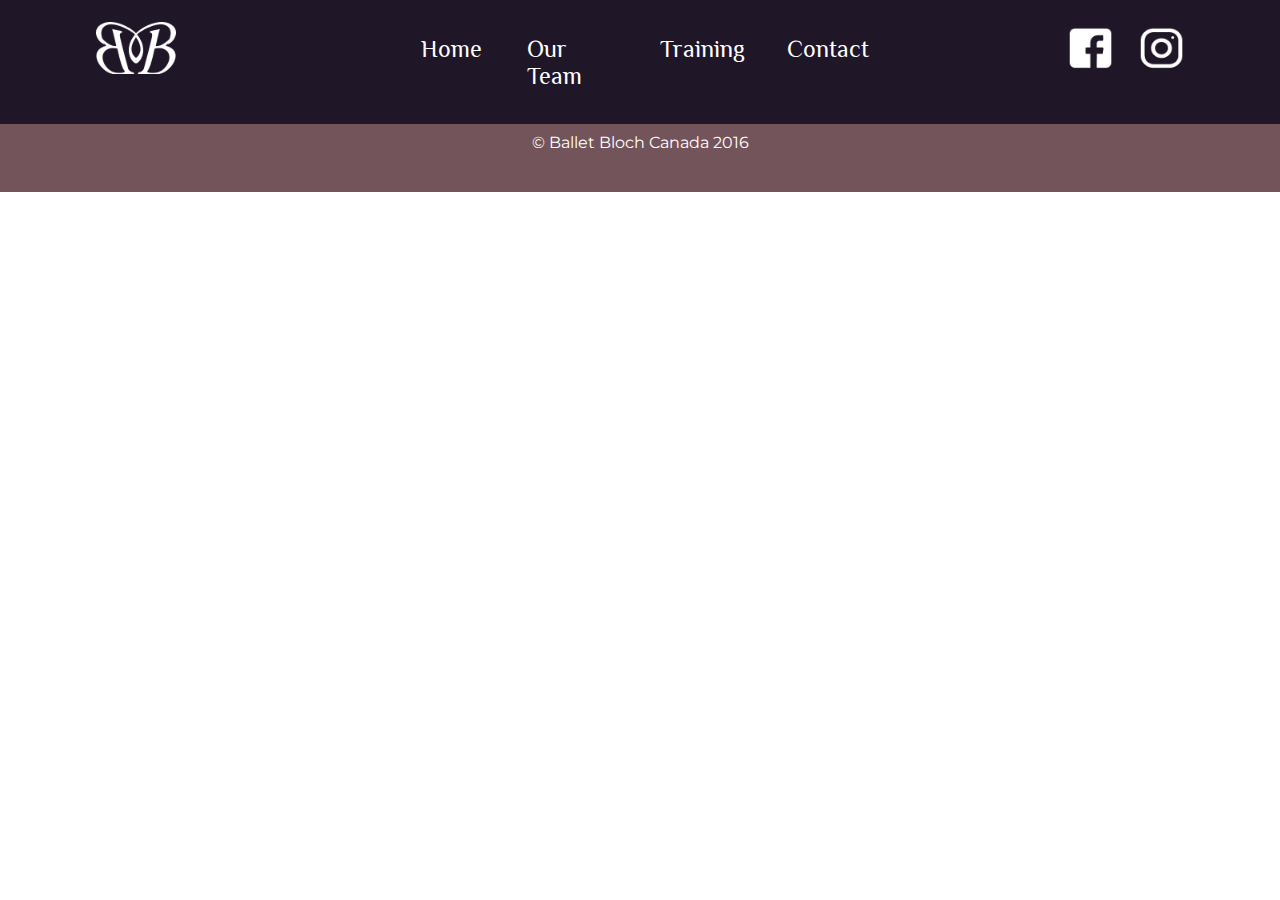
==== index.html @ b8ccf038 "fix training page's header and footer. adjust indents." ====
<!DOCTYPE html>
<html>
  <head>
    <meta charset="UTF-8" lang="en">
    <meta name="viewport" content="width=device-width,initial-scale=1">
    <meta name="description" content="Classical ballet and contemporary training for young dancers. The school offers performance and choreographic opportunities with professional artists. Ages 4-18">
    <meta name="keywords" content="ballet, istd,classicalballet, danceclasses, balletschool, balletvancouver, balletcanada, balletclasses, tracy-leabloch">
    <title>ballet bloch canada -ballet school vancouver-</title>
    <link rel="icon" type="image/x-icon" href="./img/favicon.ico">
    <link rel="stylesheet" type="text/css" href="./css/style.css">
    <link href="https://fonts.googleapis.com/css?family=Montserrat|Philosopher" rel="stylesheet">

    <script src="https://ajax.googleapis.com/ajax/libs/jquery/3.2.1/jquery.min.js"></script>
    <script src="./js/script.js" type="text/javascript"></script>
  </head>

  <body>
    <header>  
      <div class="container inner clearfix">
        <div class="icon-area">
          <img src="./img/logo.png" alt="logo">
        </div>
        <div id="nav_toggle">
            <div>
              <span></span>
              <span></span>
              <span></span>
            </div>
        </div>
        <nav>
            <ul class="menu">
              <div class="menu-area">
                  <li><a href="index.html">Home</a></li>
                  <li><a href="faculty/index.html">Our Team</a></li>
                  <li><a href="training/index.html">Training</a></li>
                  <li><a href="contact/index.html">Contact</a></li>
              </div>
              <div class="social-area">
                  <li><a class="fb" href="https://www.facebook.com/balletbloch" target="_blank"><img src="./img/facebook.png"  alt="facebook"></a></li>
                  <li><a class="instagram" href="https://www.instagram.com/balletblochcanada/" target="_blank"><img src="./img/instagram.png" alt="instagram"></a></li>
              </div>
            </ul>
        </nav>
      </div>
    </header>

    <main>
    </main>

    <footer>
      <div class="f-social-area">
          <a href="https://www.facebook.com/balletbloch" class="fb" target="_blank"><img src="./img/facebook.png"  alt="facebook"></a>
          <a href="https://www.instagram.com/balletblochcanada/" class="instagram" target="_blank"><img src="./img/instagram.png" alt="instagram"></a>
      </div>
      <p>&copy; Ballet Bloch Canada 2016</p>
    </footer>
    <script type="text/javascript">
      $(function(){
        $('#nav_toggle').click(function(){
              $("header").toggleClass('open');
          $("nav").fadeToggle(500);
            });
      });
      </script>
  </body>
</html>
---- css/style.css ----
/* reset CSS */
html, body,
ul, ol, li,
h1, h2, h3, h4, h5, h6, p, div {
  margin: 0;
  padding: 0;
}

* {
  box-sizing: border-box;
}

body {
  font-family: sans-serif;
}

li {
  list-style: none;
}

a {
  text-decoration: none;
}

/* common CSS */
/* fonts*/
body {
  font-family: 'Montserrat', sans-serif;
}

h1 {
  font-family: 'Philosopher', sans-serif;
  size: 24px;
}
 
h2 {
  font-weight: bold;
  size: 21px;
}
 
h3 {
  font-weight: Semi-Bold;
  size: 16px;
}
 
p {
  font-weight: Semi-Bold;
  size: 12px;
}

/* header area */
header {
  display: flex;
  justify-content: center;
  width: 100%;
  background: #1F1627;
  position: fixed;
  top: 0;
  z-index: 10;
}

.container {
  display: flex;
  justify-content: center;
  width: 95%;
  position: relative;
}

.icon-area {
  justify-content: flex-start;
  padding-top: 22px;
  padding-left: 5vw;
  position: absolute;
  left: 0;
}

.icon-area img {
  width: 80px;
}

.menu {
  display: flex; 
}

.menu-area {
  display: flex; 
  justify-content: space-between;
} 

.menu-area a {
  color: #FFFFFF;
  font-family: 'Philosopher', sans-serif;
  display: flex;
  margin: 35px 1vw;
  width: 100px;
  justify-content: center;
  font-size: 24px;
  transition-duration: 0.3s;
  transition-property:color;
}

.menu-area a:hover {
  color:#73545a;
}

.social-area {
  display: flex;
  margin-top: 27px;
  position: absolute;
  justify-content: space-between;
  right: 0;
  padding-right: 5vw;
}

.social-area img {
  width: 45px;
  transition-duration: 0.3s;
  transition-property: opacity;
}

.social-area img:hover {
  opacity: 0.7;
}

.fb {
  padding-right: 2vw; 
} 

/*footer area */
footer {
  width: 100%;
  color: #FFFFFF;
  text-align: center;
  padding-top: 40px;
  padding-bottom: 40px; 
  background: #73545a;
}

.f-social-area img {
  width: 45px;
  margin-bottom: 45px;
  transition-duration: 0.3s;
  transition-property: opacity;
}

.f-social-area img:hover {
  opacity: 0.7;
}


/* tabrel layout */
@media screen and (max-width:768px) {
  .icon-area {
    padding-top: 18px;
    padding-left: 1vw;
  }

  .icon-area img {
    width: 60px;
  }

  header {
    height: 80px;
  }

  nav {
    display: none;
    position: absolute;
    top:  80px;
    width: 100vw;
    background: #262626;
  }

  .menu-area {
    display: block;
    margin: 0 auto;
    width: 90%;
  }

  .menu-area li {
    margin: 0 auto;
    text-align: center;
    border-bottom: 1px solid #fff;
  }

  .menu-area li:last-child {
    border: none;
  }

  .menu-area ul li a {
    display: block;
    position: absolute;
    font-size: 16px;  
  }

  .menu-area a {
    font-size: 21px;
    margin: 20px auto;
  }

  .social-area {
    display: none;
  }

  #nav_toggle {
    display: block;
    width: 40px;
    height: 40px;
    position: absolute;
    right: 10px;
    top: 25px;
    z-index: 100;
  }
  
  #nav_toggle div {
    position: relative;
  }

  #nav_toggle span {
    display: block;
    height: 3px;
    background: #fff;
    position: absolute;
    width: 100%;
    left: 0;
    -webkit-transition: 0.5s ease-in-out;
    -moz-transition: 0.5s ease-in-out;
    transition: 0.5s ease-in-out;	
  }

  #nav_toggle span:nth-child(1) {
    top: 0px;
  }

  #nav_toggle span:nth-child(2) {
    top: 12px;
  }

  #nav_toggle span:nth-child(3) {
    top:24px;
  }

  /*navi open action*/
  .open #nav_toggle span:nth-child(1) {
    top: 12px;
    -webkit-transform: rotate(135deg);
    -moz-transform: rotate(135deg);
    transform: rotate(135deg);
  }

  .open #nav_toggle span:nth-child(2) {
    width: 0;
    left: 50%;
  }

  .open #nav_toggle span:nth-child(3) {
    top: 12px;
    -webkit-transform: rotate(-135deg);
    -moz-transform: rotate(-135deg);
    transform: rotate(-135deg);
  }

  /*footer area */
  footer {
    padding-top: 30px;
    padding-bottom: 30px; 
  }

  .f-social-area img {
    margin-bottom: 20px;
  }
}

@media screen and (max-width:480px) {
  footer {
    padding-top: 20px;
    padding-bottom: 20px; 
  }

  .f-social-area img {
    margin-bottom: 15px;
    width: 35px;
  }

  footer p {
    font-size: 14px;
  }
}
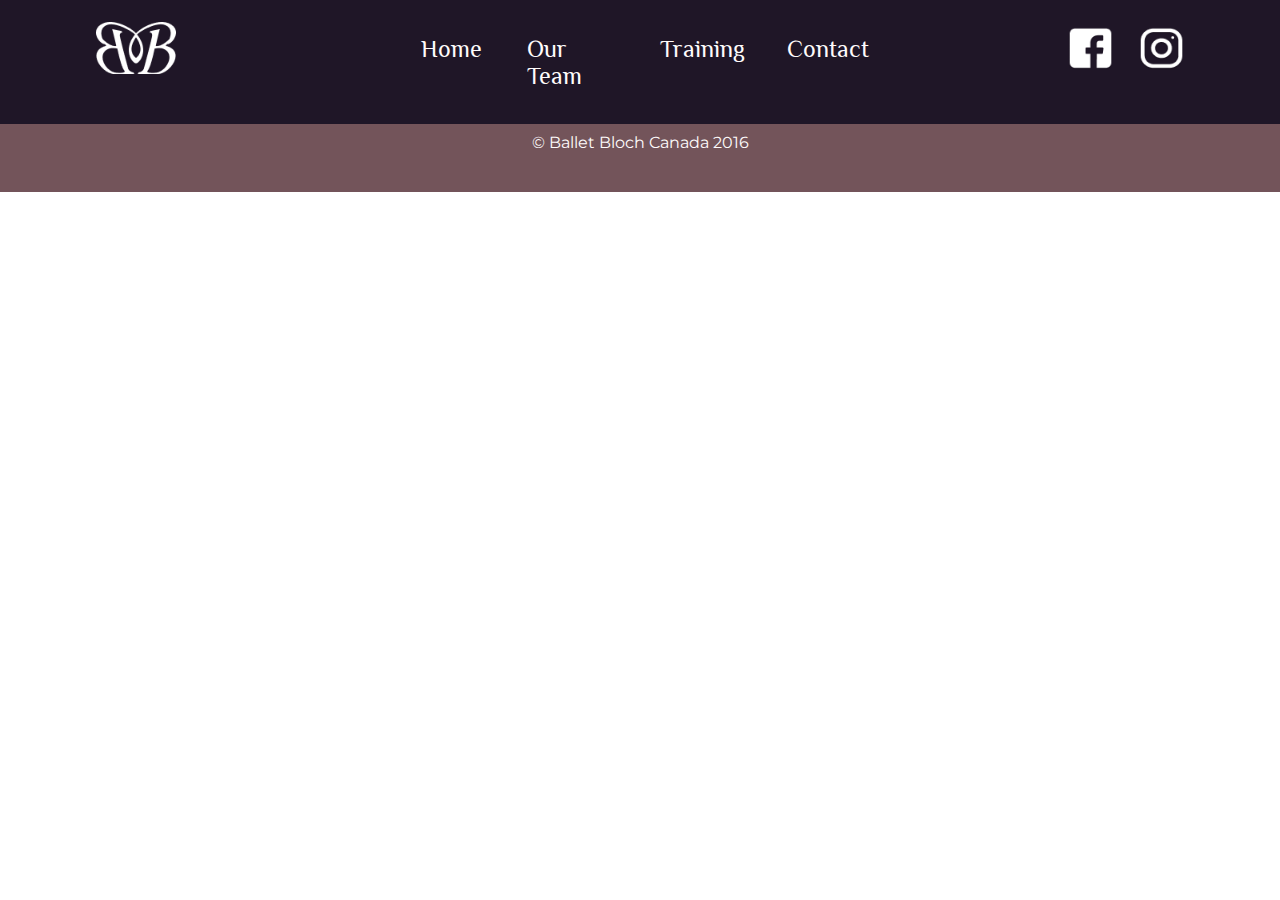
==== commit a58cac0e: "change header hover color and adjust indent. add link at logo image." ====
--- a/index.html
+++ b/index.html
@@ -11,14 +11,15 @@
     <link href="https://fonts.googleapis.com/css?family=Montserrat|Philosopher" rel="stylesheet">
 
     <script src="https://ajax.googleapis.com/ajax/libs/jquery/3.2.1/jquery.min.js"></script>
-    <script src="./js/script.js" type="text/javascript"></script>
   </head>
 
   <body>
     <header>  
       <div class="container inner clearfix">
         <div class="icon-area">
-          <img src="./img/logo.png" alt="logo">
+          <a href="index.html">
+            <img src="./img/logo.png" alt="logo">
+          </a>
         </div>
         <div id="nav_toggle">
             <div>
@@ -28,18 +29,18 @@
             </div>
         </div>
         <nav>
-            <ul class="menu">
-              <div class="menu-area">
-                  <li><a href="index.html">Home</a></li>
-                  <li><a href="faculty/index.html">Our Team</a></li>
-                  <li><a href="training/index.html">Training</a></li>
-                  <li><a href="contact/index.html">Contact</a></li>
-              </div>
-              <div class="social-area">
-                  <li><a class="fb" href="https://www.facebook.com/balletbloch" target="_blank"><img src="./img/facebook.png"  alt="facebook"></a></li>
-                  <li><a class="instagram" href="https://www.instagram.com/balletblochcanada/" target="_blank"><img src="./img/instagram.png" alt="instagram"></a></li>
-              </div>
-            </ul>
+          <ul class="menu">
+            <div class="menu-area">
+              <li><a href="index.html">Home</a></li>
+              <li><a href="faculty/index.html">Our Team</a></li>
+              <li><a href="training/index.html">Training</a></li>
+              <li><a href="contact/index.html">Contact</a></li>
+            </div>
+            <div class="social-area">
+              <li><a class="fb" href="https://www.facebook.com/balletbloch" target="_blank"><img src="./img/facebook.png"  alt="facebook"></a></li>
+              <li><a class="instagram" href="https://www.instagram.com/balletblochcanada/" target="_blank"><img src="./img/instagram.png" alt="instagram"></a></li>
+            </div>
+          </ul>
         </nav>
       </div>
     </header>
@@ -61,6 +62,6 @@
           $("nav").fadeToggle(500);
             });
       });
-      </script>
+    </script>
   </body>
 </html>
--- a/css/style.css
+++ b/css/style.css
@@ -32,17 +32,17 @@
   font-family: 'Philosopher', sans-serif;
   size: 24px;
 }
- 
+
 h2 {
-  font-weight: bold;
-  size: 21px;
-}
- 
+   font-weight: bold;
+   size: 21px;
+}
+
 h3 {
   font-weight: Semi-Bold;
   size: 16px;
 }
- 
+
 p {
   font-weight: Semi-Bold;
   size: 12px;
@@ -88,7 +88,7 @@
 } 
 
 .menu-area a {
-  color: #FFFFFF;
+  color: #FEFBFB;
   font-family: 'Philosopher', sans-serif;
   display: flex;
   margin: 35px 1vw;
@@ -96,11 +96,11 @@
   justify-content: center;
   font-size: 24px;
   transition-duration: 0.3s;
-  transition-property:color;
+  transition-property:opacity;
 }
 
 .menu-area a:hover {
-  color:#73545a;
+  opacity: 0.5;
 }
 
 .social-area {
@@ -129,7 +129,7 @@
 /*footer area */
 footer {
   width: 100%;
-  color: #FFFFFF;
+  color: #FEFBFB;
   text-align: center;
   padding-top: 40px;
   padding-bottom: 40px; 
@@ -147,7 +147,6 @@
   opacity: 0.7;
 }
 
-
 /* tabrel layout */
 @media screen and (max-width:768px) {
   .icon-area {
@@ -168,7 +167,7 @@
     position: absolute;
     top:  80px;
     width: 100vw;
-    background: #262626;
+    background: #1F1627;
   }
 
   .menu-area {
@@ -180,7 +179,7 @@
   .menu-area li {
     margin: 0 auto;
     text-align: center;
-    border-bottom: 1px solid #fff;
+    border-bottom: 1px solid #FEFBFB;
   }
 
   .menu-area li:last-child {
@@ -219,7 +218,7 @@
   #nav_toggle span {
     display: block;
     height: 3px;
-    background: #fff;
+    background: #FEFBFB;
     position: absolute;
     width: 100%;
     left: 0;
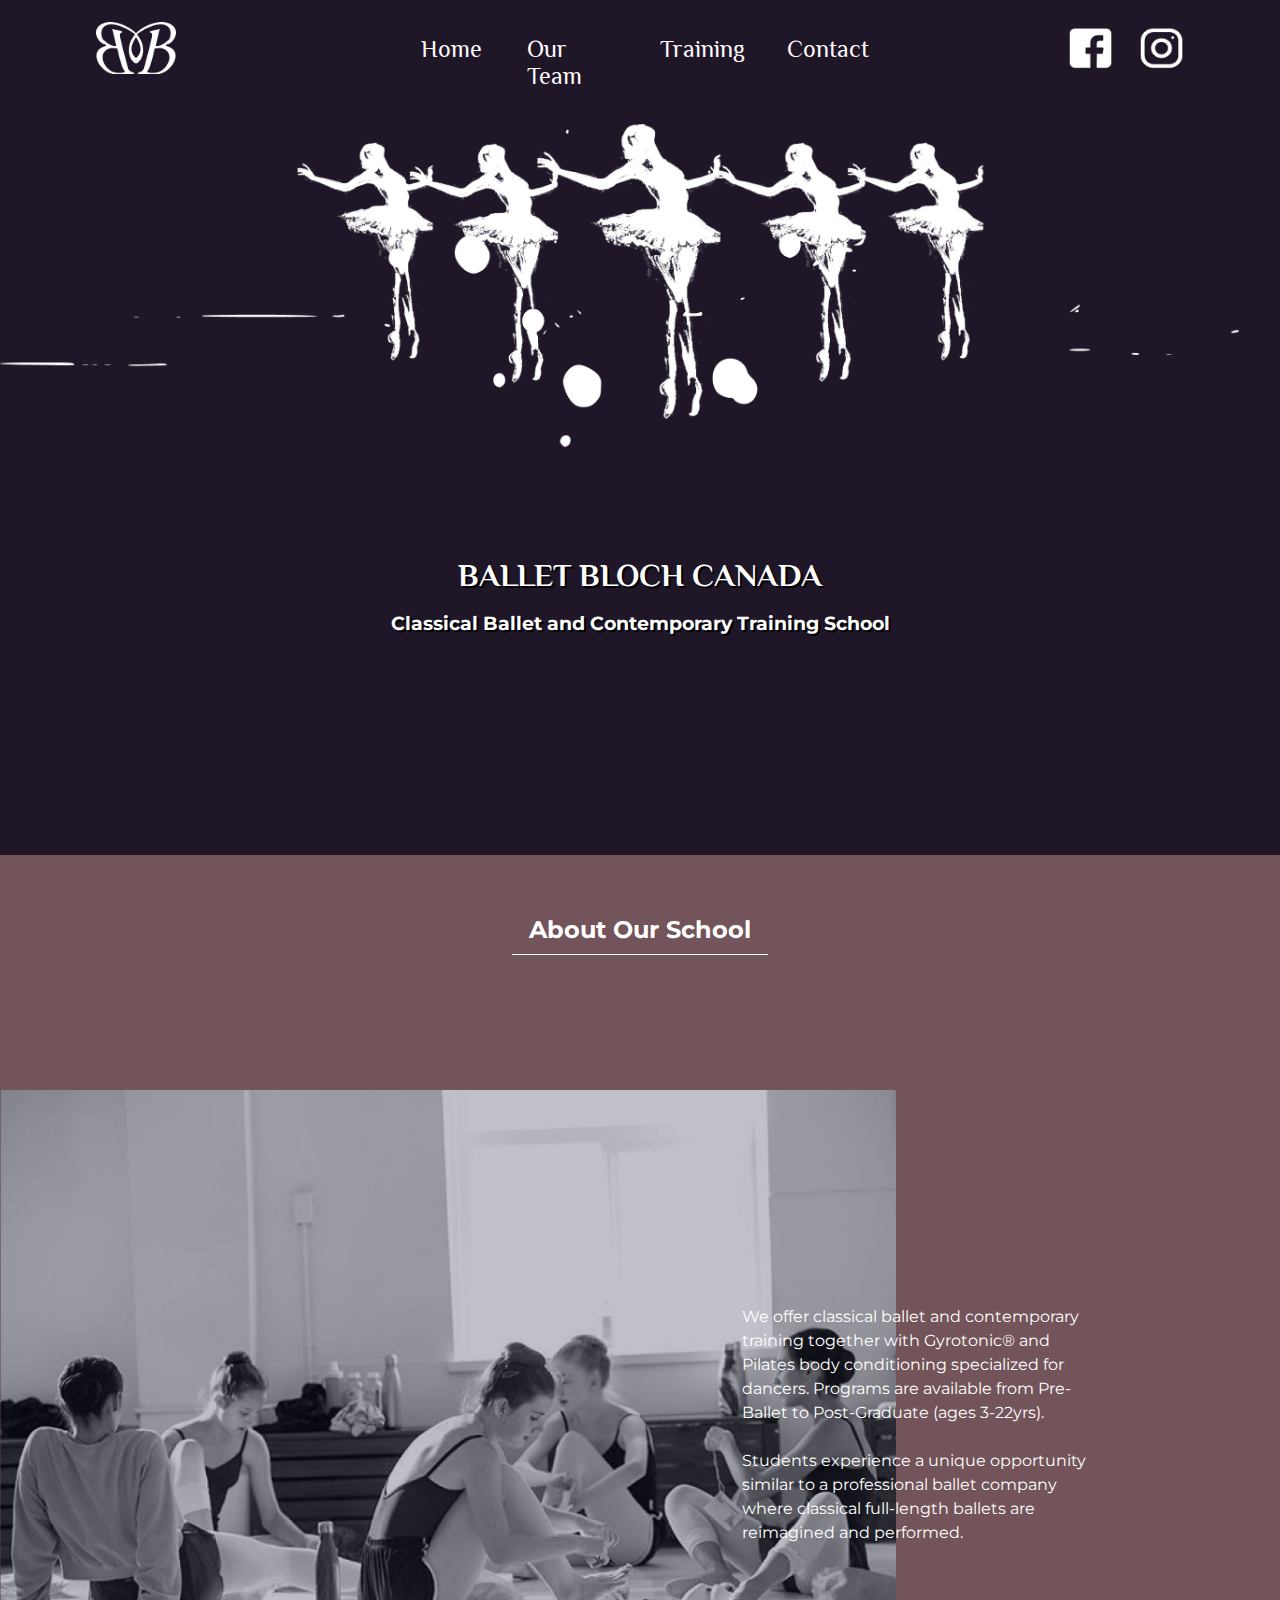
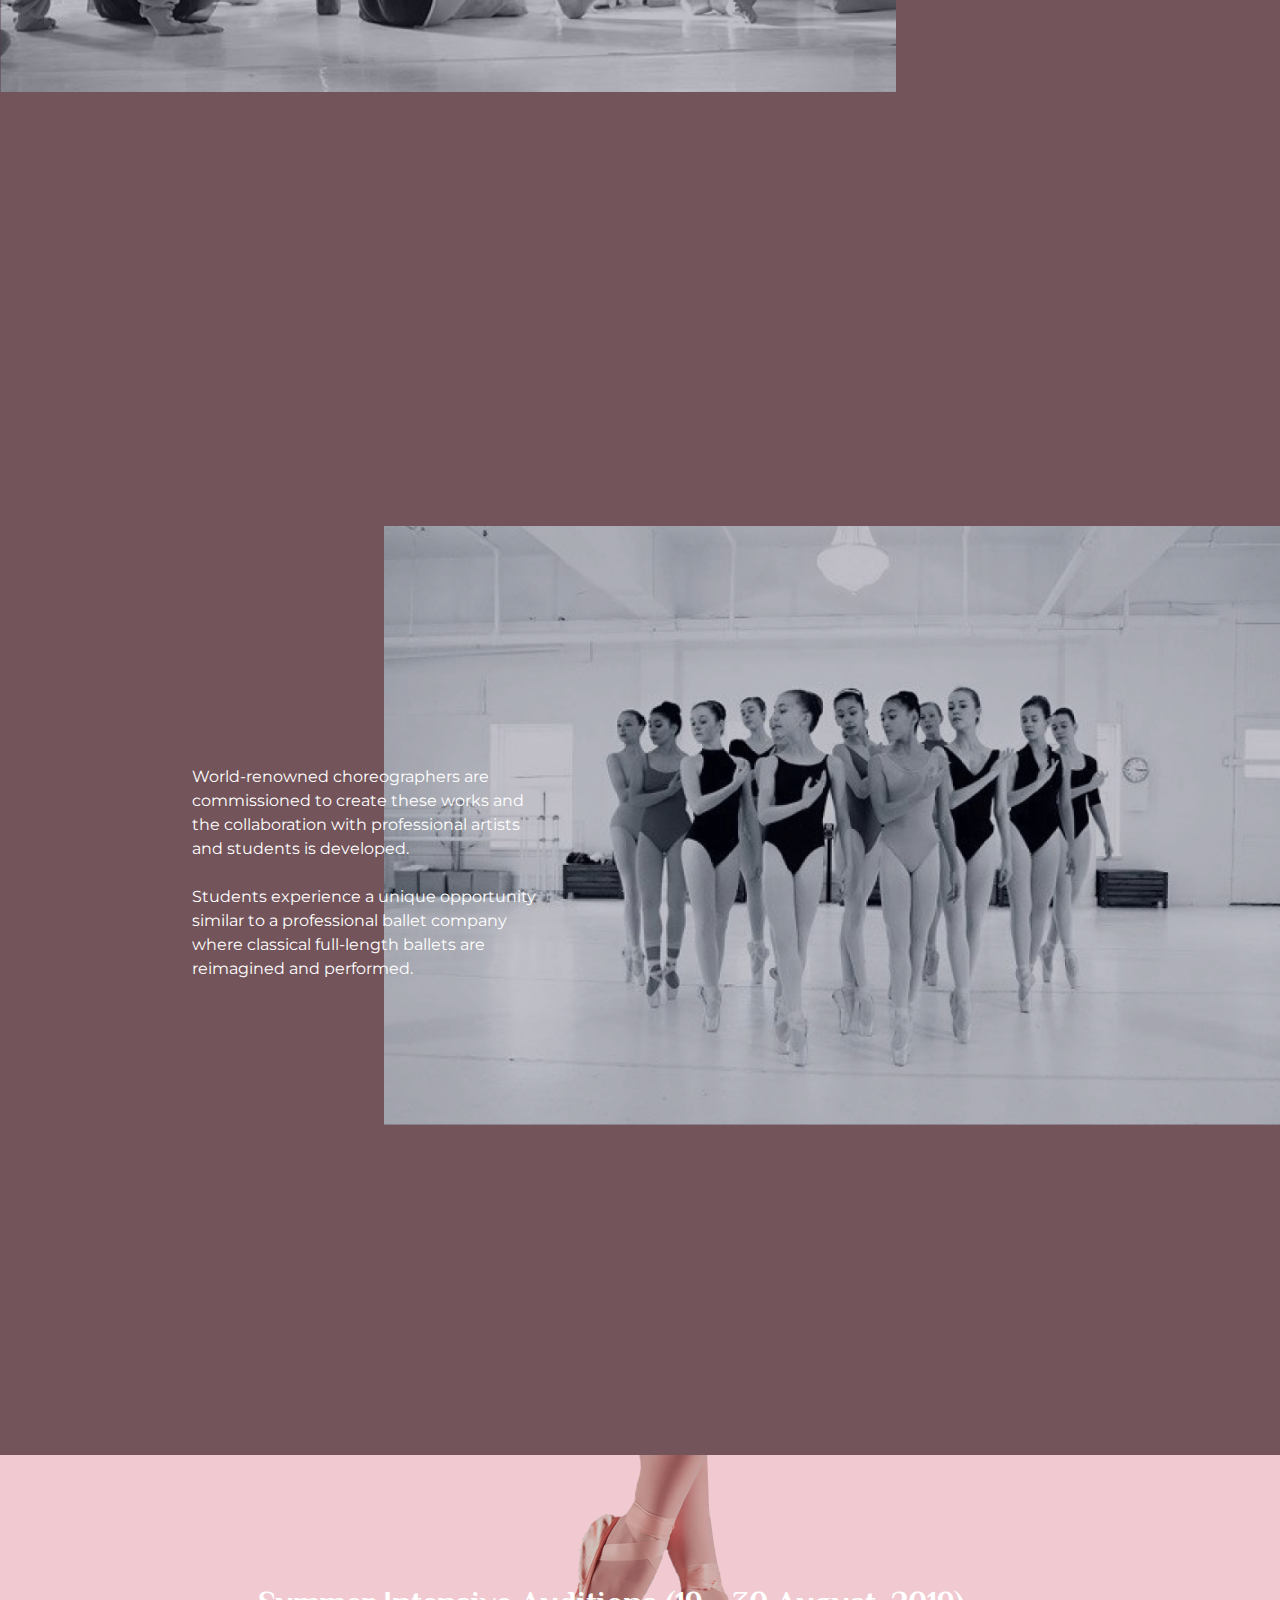
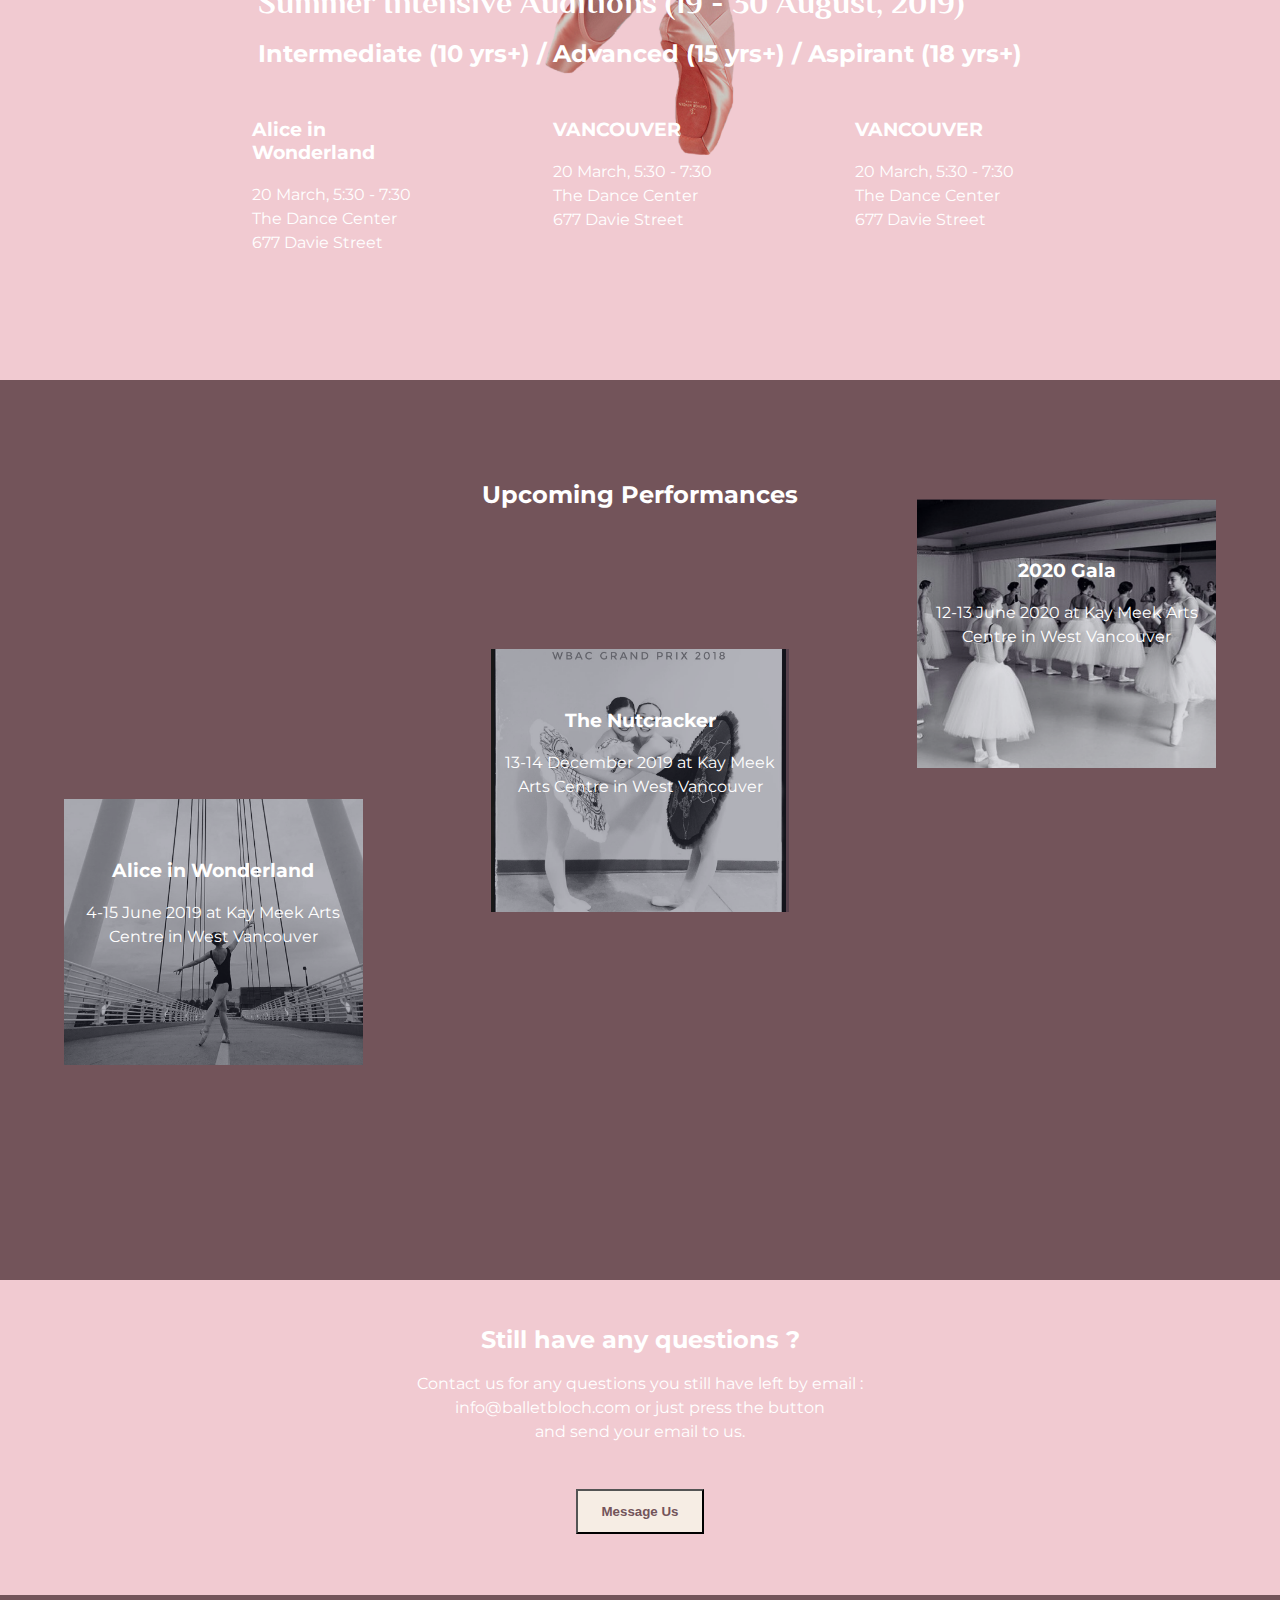
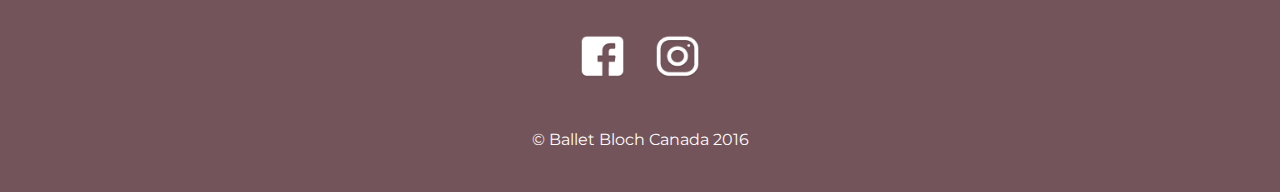
==== commit f4ee6ac5: "add main contants on top page" ====
--- a/index.html
+++ b/index.html
@@ -8,6 +8,7 @@
     <title>ballet bloch canada -ballet school vancouver-</title>
     <link rel="icon" type="image/x-icon" href="./img/favicon.ico">
     <link rel="stylesheet" type="text/css" href="./css/style.css">
+    <link rel="stylesheet" type="text/css" href="./css/top.css">
     <link href="https://fonts.googleapis.com/css?family=Montserrat|Philosopher" rel="stylesheet">
 
     <script src="https://ajax.googleapis.com/ajax/libs/jquery/3.2.1/jquery.min.js"></script>
@@ -22,11 +23,11 @@
           </a>
         </div>
         <div id="nav_toggle">
-            <div>
-              <span></span>
-              <span></span>
-              <span></span>
-            </div>
+          <div>
+            <span></span>
+            <span></span>
+            <span></span>
+          </div>
         </div>
         <nav>
           <ul class="menu">
@@ -46,6 +47,207 @@
     </header>
 
     <main>
+    <!-- Here is Starting main page -->
+    <div class="hero-section">
+        <div class="hero-cntr">
+          <div class="hero-image-wrapper">
+            <img  src="img\hero-page\hero-image.png"  alt="hero-image">
+          </div>
+          <a href="index.html">
+            <div class="hero-text-wrapper">
+              
+              <h1>BALLET BLOCH CANADA</h1>
+              <br>
+              <h3>Classical Ballet and Contemporary Training School</h3>
+            </div>
+          </a>
+        </div>
+      </div>
+  
+      <div class="section">
+        <div class="cntr">
+          <div class="h2-wrapper">
+            <h2>About Our School</h2>
+          </div>
+          <div class="p-wrapper-right">
+              <p>We offer classical ballet and contemporary training together with Gyrotonic® and Pilates body conditioning specialized for dancers.  Programs are available from Pre-Ballet to Post-Graduate (ages 3-22yrs).<br>
+              <br>  
+              Students experience a unique opportunity similar to a professional ballet company where classical full-length ballets are reimagined and performed.
+            </p>
+          </div>
+          <div class="image-wrapper-left">
+            <img  src="img\hero-page\hero-2.png"  alt="hero-image">
+          </div>
+        </div>
+      </div>
+  
+      <div class="section">
+        <div class="cntr">
+        
+          <div class="p-wrapper-left">
+              <p>World-renowned choreographers are commissioned to create these works and the collaboration with professional artists and students is developed.<br>
+              <br>  
+              Students experience a unique opportunity similar to a professional ballet company where classical full-length ballets are reimagined and performed.
+            </p>
+          </div>
+          <div class="image-wrapper-right">
+            <img  src="img\hero-page\hero-3.png"  alt="hero-image">
+          </div>
+        </div>
+      </div>
+      
+      <!-- AUDITION SECTION -->
+  
+      <div class="audition-section">
+  
+        <div class="audition-cntr">
+          <div class="image-wrapper">
+            <img  src="img\hero-page\audition-image.png"  alt="audition-image" >
+          </div>
+          
+          <div class="audition-titles">
+            <h1>Summer Intensive Auditions (19 - 30 August, 2019)</h1>
+            <br>
+            <h2>Intermediate (10 yrs+) / Advanced (15 yrs+) / Aspirant (18 yrs+)</h2>
+          </div>
+          <div class="descriptions-wrapper">
+  
+              <div class="audition-descripton">
+              <h3>
+                 Alice in Wonderland 
+              </h3>
+              <br>
+              <p>
+                20 March,  5:30 - 7:30<br>
+                The Dance Center<br>
+                677 Davie Street<br>
+              </p>
+            </div>
+            <div class="audition-descripton">
+              <h3>
+                 VANCOUVER
+              </h3>
+              <br>
+              <p>
+                20 March,  5:30 - 7:30<br>
+                The Dance Center<br>
+                677 Davie Street<br>
+              </p>
+            </div>
+            <div class="audition-descripton">
+              <h3>
+                 VANCOUVER
+              </h3>
+              <br>
+              <p>
+                20 March,  5:30 - 7:30<br>
+                The Dance Center<br>
+                677 Davie Street<br>
+              </p>
+            </div>
+            
+          </div>
+          
+          
+        </div>
+      </div>
+  
+      <!-- UPCOMING PERFORMANCE -->
+      <div class="upcoming-section">
+        <div class="upcoming-cntr">
+            
+            <div class="upcoming-titles">
+              <h2>Upcoming Performances</h2>
+            </div>
+            <div class="upcoming-wrapper">
+  
+                <div class="img-cntr">
+                  
+                  
+                </div>
+  
+                <div class="upcoming-descripton">
+                  
+                    
+                    <div class="text-wrapper-top">
+                      <h3>
+                        Alice in Wonderland 
+                      </h3>
+                      <br>
+                      <p>
+                        4-15 June 2019 at Kay Meek Arts Centre in West Vancouver
+                      </p>
+                    </div>
+                    <img  src="img\hero-page\upcoming-img-2.png"  alt="audition-image" >
+                  
+              </div>
+  
+              <div class="upcoming-descripton">
+                <div class="text-wrapper">
+                  <h3>
+                     The Nutcracker
+                  </h3>
+                  <br>
+                  <p>
+                    13-14 December 2019 at Kay Meek Arts Centre in West Vancouver
+                  </p>
+  
+                </div>
+                <div class="image-wrapper-middle">
+                  <img  src="img\hero-page\upcoming-img-1.png"  alt="audition-image" >
+                </div>
+  
+              </div> 
+  
+              <div class="upcoming-descripton">
+                
+                  <div class="text-wrapper-bottom">
+                    <h3>
+                      2020 Gala
+                    </h3>
+                    <br>
+                    <p>
+                     12-13 June 2020 at Kay Meek Arts Centre in West Vancouver
+                    </p>
+                    
+                  </div>
+                  <div class="image-wrapper-bottom">
+                    <img  src="img\hero-page\upcoming-img.png"  alt="audition-image" >
+                  </div>  
+                    
+  
+                </div>
+                
+              </div>
+  
+              
+            </div>
+            
+            
+          </div>
+  
+  
+  
+  
+           <div class="cta-section">  
+                <div class="cta-titles">
+                  <h2>Still have any questions ?</h2>
+                </div>
+                <div class="cta-wrapper">
+  
+                    <div class="cta-descripton">
+                      <p>
+                        Contact us for any questions you still have left by email :<br> info@balletbloch.com or just press the button <br> and send your email to us.
+                      </p>
+                    </div>
+                    <button class="cta-button">
+                      Message Us
+                    </button>
+                  
+                </div>
+                
+                
+            </div>
     </main>
 
     <footer>
@@ -58,10 +260,12 @@
     <script type="text/javascript">
       $(function(){
         $('#nav_toggle').click(function(){
-              $("header").toggleClass('open');
+          $("header").toggleClass('open');
           $("nav").fadeToggle(500);
-            });
+        });
       });
+    </script>
+    <script>document.write('<script src="http://' + (location.host || 'localhost').split(':')[0] + ':35729/livereload.js?snipver=1"></' + 'script>')
     </script>
   </body>
 </html>
--- a/css/top.css
+++ b/css/top.css
@@ -0,0 +1,229 @@
+/* fonts*/
+p {
+  font-weight: Semi-Bold;
+  size: 5vw;
+  line-height: 24px;
+}
+
+/* Main Page Style */
+img {
+  width: 100%;
+  height: auto;
+}
+
+@media only screen and (min-width: 768px) {
+  .hero-section {
+    width: 50vh;
+  }
+}
+.hero-section {
+  height: 95vh;
+  width: 100vw;
+  color: #ffffff;
+  text-shadow: 2px 2px #000000;
+  text-align: center;
+  display: flex;
+  align-items: center;
+  justify-content: center; 
+  background-color: #1F1627;
+}
+
+.hero-text-wrapper {
+  color: #fff;
+  display: flex;
+  flex-direction: column;
+  margin: auto;
+}
+
+.section {
+  height: 1100px;
+  width: 100%;
+  background-color: #73545A;
+  padding-top: 60px;
+  color: #ffffff;
+}
+
+.cntr {
+  height: 700px;
+}
+.hero-cntr {
+  height: 80%;
+}
+
+.h2-wrapper {
+  margin: auto;
+  text-align: center;
+  border-bottom-style: solid;
+  width: 20%;
+  padding-bottom: 10px;
+  border-width: 1px;
+}
+
+.responsive {
+  width: 100vw;
+  height: auto;
+}
+
+.p-wrapper-right {
+  position: relative;
+  float: right;
+  margin-right:15%;
+  width: 27%;
+  top: 350px;
+  z-index: 1;
+}
+
+.image-wrapper-left {
+  position: relative;
+  bottom: 15%;
+  max-width: 70vw;
+  height: auto;
+}
+
+.p-wrapper-left {
+  position: relative;
+  margin-left: 15%;
+  width: 27%;
+  top: 350px;
+  z-index: 1;
+}
+
+.image-wrapper-right {
+  position: relative;
+  right: 0px;
+  bottom: 15%;
+  width: 70vw;
+  height: auto;
+  float: right;
+  
+}
+
+.audition-section {
+  color: #fff;
+}
+
+.audition-cntr {
+  width: 100vw;
+  background-color:#F1CAD1;
+  display: flex;
+  flex-direction: column;
+  align-items: center;
+}
+
+.audition-titles {
+  position: relative;
+  bottom: 175px;
+  display: flex;
+  flex-direction: column;
+}
+
+.descriptions-wrapper {
+  display: flex;
+}
+
+.audition-descripton {
+  position: relative;
+  bottom: 125px;
+  margin-left: 5vw;
+  margin-right: 5vw;
+  width: 30%;
+}
+
+.upcoming-cntr {
+  background-color:#73545A;
+  height: 100vh;
+  display: flex;
+  flex-direction: column;
+  align-items: center;
+}
+
+.upcoming-titles {
+  position: relative;
+  margin-top: 100px;
+  margin-bottom: 200px;
+  text-align: center;
+}
+
+.upcoming-section {
+  height: 100vh;
+  color: #fff;
+}
+
+.upcoming-wrapper {
+  margin-bottom: 100px;
+  display: flex;
+}
+
+.upcoming-descripton{
+  text-align: center;
+  position: relative;
+  margin-left: 5vw;
+  margin-right: 5vw;
+  width: 30%;
+}
+
+.img-cntr {
+  position: relative;
+  display: flex;
+}
+
+.text-wrapper-top {
+  position: relative;
+  top:150px;
+  display: flex;
+  flex-direction: column;
+}
+
+.text-wrapper-bottom {
+  position: relative;
+  bottom:150px;
+  display: flex;
+  flex-direction: column;
+  z-index: 1;
+}
+
+.image-wrapper-bottom {
+  position: relative;
+  bottom: 300px;
+  z-index: 0;
+}
+
+.image-wrapper-middle {
+  position: relative;
+  bottom: 150px;
+  z-index: 0;
+}
+
+.text-wrapper {
+  flex-direction: column;
+  display: flex;
+  position: relative;
+  z-index: 1;
+}
+
+.cta-section {
+  padding-top:5vh;
+  color: #fff;
+  text-align: center;
+  background-color:#F1CAD1; 
+  height: 35vh;
+}
+
+.cta-description {
+  text-align: center; 
+  display: flex;
+  width: 100px;
+}
+
+.cta-titles {
+  margin-bottom: 2vh;
+}
+
+.cta-button {
+  background-color: #F6EDE4;
+  color: #73545A;
+  margin-top: 5vh;
+  width: 10vw;
+  height: 5vh;
+  font-weight: 700;
+}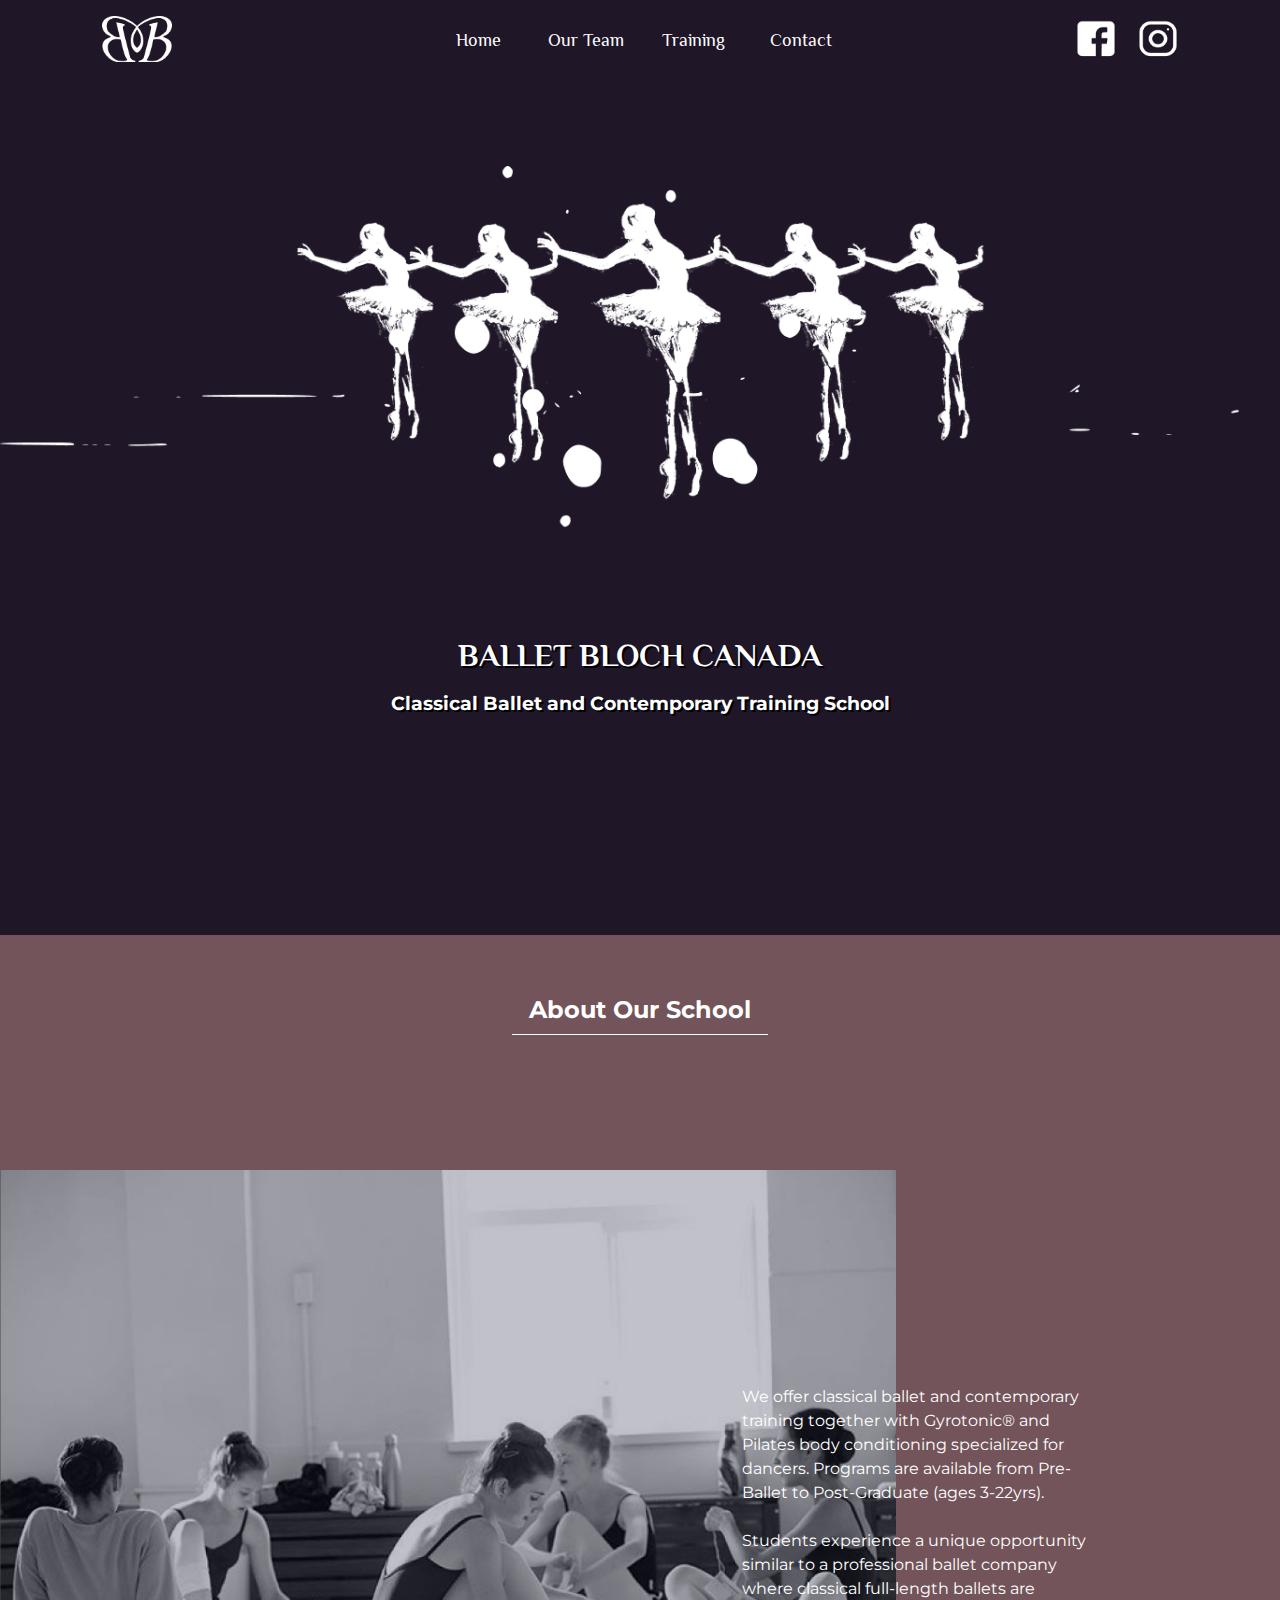
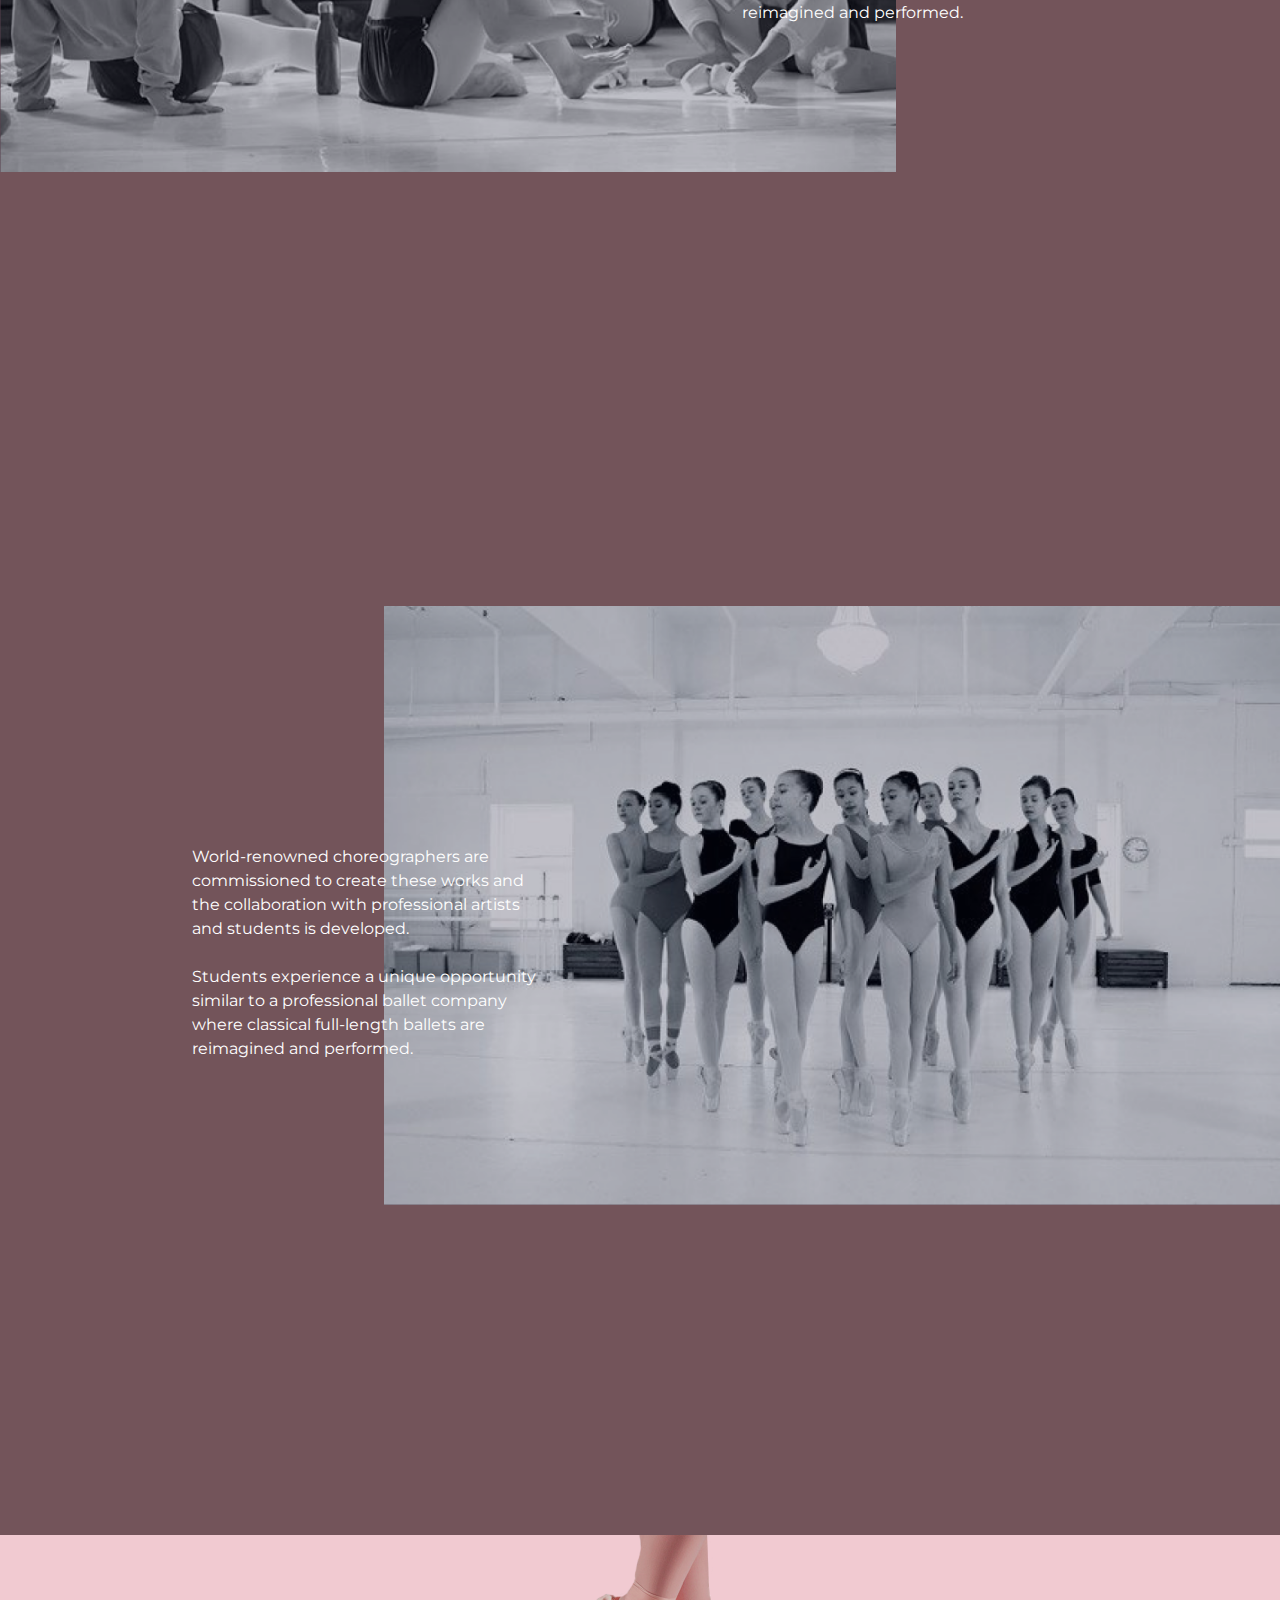
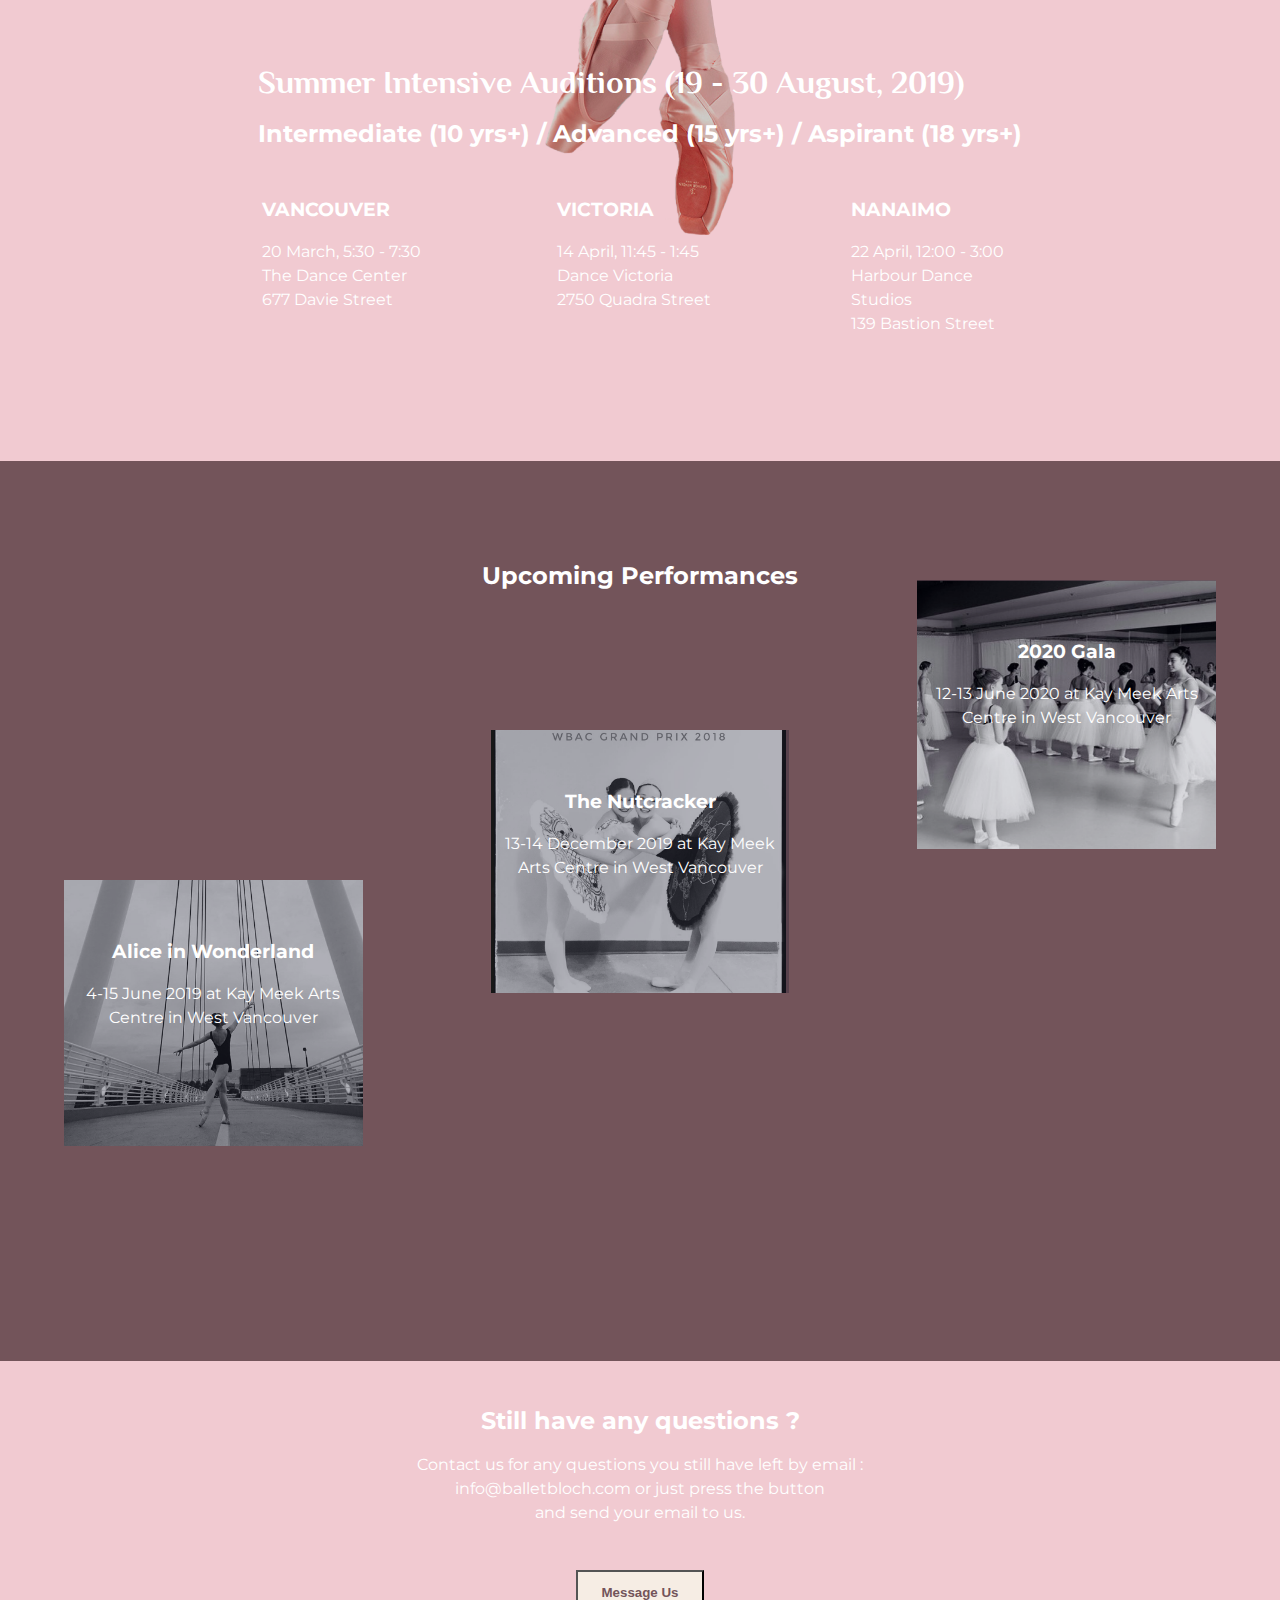
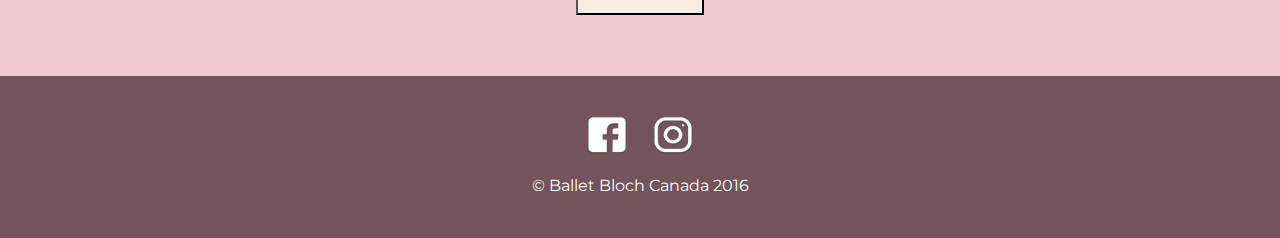
==== commit 9087cda6: "Modified indentation" ====
--- a/index.html
+++ b/index.html
@@ -5,13 +5,12 @@
     <meta name="viewport" content="width=device-width,initial-scale=1">
     <meta name="description" content="Classical ballet and contemporary training for young dancers. The school offers performance and choreographic opportunities with professional artists. Ages 4-18">
     <meta name="keywords" content="ballet, istd,classicalballet, danceclasses, balletschool, balletvancouver, balletcanada, balletclasses, tracy-leabloch">
-    <title>ballet bloch canada -ballet school vancouver-</title>
     <link rel="icon" type="image/x-icon" href="./img/favicon.ico">
     <link rel="stylesheet" type="text/css" href="./css/style.css">
     <link rel="stylesheet" type="text/css" href="./css/top.css">
     <link href="https://fonts.googleapis.com/css?family=Montserrat|Philosopher" rel="stylesheet">
-
     <script src="https://ajax.googleapis.com/ajax/libs/jquery/3.2.1/jquery.min.js"></script>
+    <title>ballet bloch canada -ballet school vancouver-</title>
   </head>
 
   <body>
@@ -46,21 +45,18 @@
       </div>
     </header>
 
+    <!-- Here is Starting main page -->
     <main>
-    <!-- Here is Starting main page -->
-    <div class="hero-section">
+      <div class="hero-section">
         <div class="hero-cntr">
           <div class="hero-image-wrapper">
             <img  src="img\hero-page\hero-image.png"  alt="hero-image">
           </div>
-          <a href="index.html">
-            <div class="hero-text-wrapper">
-              
-              <h1>BALLET BLOCH CANADA</h1>
-              <br>
-              <h3>Classical Ballet and Contemporary Training School</h3>
-            </div>
-          </a>
+          <div class="hero-text-wrapper">        
+            <h1>BALLET BLOCH CANADA</h1>
+            <br>
+            <h3>Classical Ballet and Contemporary Training School</h3>
+          </div>
         </div>
       </div>
   
@@ -70,7 +66,9 @@
             <h2>About Our School</h2>
           </div>
           <div class="p-wrapper-right">
-              <p>We offer classical ballet and contemporary training together with Gyrotonic® and Pilates body conditioning specialized for dancers.  Programs are available from Pre-Ballet to Post-Graduate (ages 3-22yrs).<br>
+            <p>
+              We offer classical ballet and contemporary training together with Gyrotonic® and Pilates body conditioning specialized for dancers.  Programs are available from Pre-Ballet to Post-Graduate (ages 3-22yrs).
+              <br>
               <br>  
               Students experience a unique opportunity similar to a professional ballet company where classical full-length ballets are reimagined and performed.
             </p>
@@ -83,9 +81,9 @@
   
       <div class="section">
         <div class="cntr">
-        
           <div class="p-wrapper-left">
-              <p>World-renowned choreographers are commissioned to create these works and the collaboration with professional artists and students is developed.<br>
+            <p>World-renowned choreographers are commissioned to create these works and the collaboration with professional artists and students is developed.
+              <br>
               <br>  
               Students experience a unique opportunity similar to a professional ballet company where classical full-length ballets are reimagined and performed.
             </p>
@@ -97,25 +95,19 @@
       </div>
       
       <!-- AUDITION SECTION -->
-  
       <div class="audition-section">
-  
         <div class="audition-cntr">
           <div class="image-wrapper">
             <img  src="img\hero-page\audition-image.png"  alt="audition-image" >
           </div>
-          
           <div class="audition-titles">
             <h1>Summer Intensive Auditions (19 - 30 August, 2019)</h1>
             <br>
             <h2>Intermediate (10 yrs+) / Advanced (15 yrs+) / Aspirant (18 yrs+)</h2>
           </div>
           <div class="descriptions-wrapper">
-  
-              <div class="audition-descripton">
-              <h3>
-                 Alice in Wonderland 
-              </h3>
+            <div class="audition-descripton">
+              <h3>VANCOUVER</h3>
               <br>
               <p>
                 20 March,  5:30 - 7:30<br>
@@ -124,136 +116,91 @@
               </p>
             </div>
             <div class="audition-descripton">
-              <h3>
-                 VANCOUVER
-              </h3>
+              <h3>VICTORIA</h3>
               <br>
               <p>
-                20 March,  5:30 - 7:30<br>
-                The Dance Center<br>
-                677 Davie Street<br>
+                14 April, 11:45 - 1:45<br>
+                Dance Victoria<br>
+                2750 Quadra Street<br>
               </p>
             </div>
             <div class="audition-descripton">
-              <h3>
-                 VANCOUVER
-              </h3>
+              <h3>NANAIMO</h3>
               <br>
               <p>
-                20 March,  5:30 - 7:30<br>
-                The Dance Center<br>
-                677 Davie Street<br>
+                22 April, 12:00 - 3:00<br>
+                Harbour Dance Studios<br>
+                139 Bastion Street<br>
               </p>
             </div>
-            
-          </div>
-          
-          
+          </div>
         </div>
       </div>
   
       <!-- UPCOMING PERFORMANCE -->
       <div class="upcoming-section">
         <div class="upcoming-cntr">
-            
-            <div class="upcoming-titles">
-              <h2>Upcoming Performances</h2>
-            </div>
-            <div class="upcoming-wrapper">
-  
-                <div class="img-cntr">
-                  
-                  
-                </div>
-  
-                <div class="upcoming-descripton">
-                  
-                    
-                    <div class="text-wrapper-top">
-                      <h3>
-                        Alice in Wonderland 
-                      </h3>
-                      <br>
-                      <p>
-                        4-15 June 2019 at Kay Meek Arts Centre in West Vancouver
-                      </p>
-                    </div>
-                    <img  src="img\hero-page\upcoming-img-2.png"  alt="audition-image" >
-                  
-              </div>
-  
-              <div class="upcoming-descripton">
-                <div class="text-wrapper">
-                  <h3>
-                     The Nutcracker
-                  </h3>
-                  <br>
-                  <p>
-                    13-14 December 2019 at Kay Meek Arts Centre in West Vancouver
-                  </p>
-  
-                </div>
-                <div class="image-wrapper-middle">
-                  <img  src="img\hero-page\upcoming-img-1.png"  alt="audition-image" >
-                </div>
-  
-              </div> 
-  
-              <div class="upcoming-descripton">
-                
-                  <div class="text-wrapper-bottom">
-                    <h3>
-                      2020 Gala
-                    </h3>
-                    <br>
-                    <p>
-                     12-13 June 2020 at Kay Meek Arts Centre in West Vancouver
-                    </p>
-                    
-                  </div>
-                  <div class="image-wrapper-bottom">
-                    <img  src="img\hero-page\upcoming-img.png"  alt="audition-image" >
-                  </div>  
-                    
-  
-                </div>
-                
-              </div>
-  
-              
-            </div>
-            
-            
-          </div>
-  
-  
-  
-  
-           <div class="cta-section">  
-                <div class="cta-titles">
-                  <h2>Still have any questions ?</h2>
-                </div>
-                <div class="cta-wrapper">
-  
-                    <div class="cta-descripton">
-                      <p>
-                        Contact us for any questions you still have left by email :<br> info@balletbloch.com or just press the button <br> and send your email to us.
-                      </p>
-                    </div>
-                    <button class="cta-button">
-                      Message Us
-                    </button>
-                  
-                </div>
-                
-                
-            </div>
+          <div class="upcoming-titles">
+            <h2>Upcoming Performances</h2>
+          </div>
+          <div class="upcoming-wrapper">
+            <div class="img-cntr"></div>
+            <div class="upcoming-descripton">
+              <div class="text-wrapper-top">
+                <h3>Alice in Wonderland</h3>
+                <br>
+                <p>
+                  4-15 June 2019 at Kay Meek Arts Centre in West Vancouver
+                </p>
+              </div>
+              <img src="img\hero-page\upcoming-img-2.png" alt="audition-image">  
+            </div>
+            <div class="upcoming-descripton">
+              <div class="text-wrapper">
+                <h3>The Nutcracker</h3>
+                <br>
+                <p>
+                  13-14 December 2019 at Kay Meek Arts Centre in West Vancouver
+                </p>
+              </div>
+              <div class="image-wrapper-middle">
+                <img  src="img\hero-page\upcoming-img-1.png"  alt="audition-image" >
+              </div>
+            </div> 
+            <div class="upcoming-descripton">
+              <div class="text-wrapper-bottom">
+                <h3>2020 Gala</h3>
+                <br>
+                <p>
+                  12-13 June 2020 at Kay Meek Arts Centre in West Vancouver
+                </p>
+              </div>
+              <div class="image-wrapper-bottom">
+                <img  src="img\hero-page\upcoming-img.png"  alt="audition-image" >
+              </div>  
+            </div>
+          </div>  
+        </div>
+      </div>
+      <div class="cta-section">  
+        <div class="cta-titles">
+          <h2>Still have any questions ?</h2>
+        </div>
+        <div class="cta-wrapper">
+          <div class="cta-descripton">
+            <p>
+              Contact us for any questions you still have left by email :<br> info@balletbloch.com or just press the button <br> and send your email to us.
+            </p>
+          </div>
+          <button class="cta-button">Message Us</button>
+        </div>
+      </div>
     </main>
 
     <footer>
       <div class="f-social-area">
-          <a href="https://www.facebook.com/balletbloch" class="fb" target="_blank"><img src="./img/facebook.png"  alt="facebook"></a>
-          <a href="https://www.instagram.com/balletblochcanada/" class="instagram" target="_blank"><img src="./img/instagram.png" alt="instagram"></a>
+        <a href="https://www.facebook.com/balletbloch" class="fb" target="_blank"><img src="./img/facebook.png"  alt="facebook"></a>
+        <a href="https://www.instagram.com/balletblochcanada/" class="instagram" target="_blank"><img src="./img/instagram.png" alt="instagram"></a>
       </div>
       <p>&copy; Ballet Bloch Canada 2016</p>
     </footer>
@@ -265,7 +212,6 @@
         });
       });
     </script>
-    <script>document.write('<script src="http://' + (location.host || 'localhost').split(':')[0] + ':35729/livereload.js?snipver=1"></' + 'script>')
-    </script>
+    <script>document.write('<script src="http://' + (location.host || 'localhost').split(':')[0] + ':35729/livereload.js?snipver=1"></' + 'script>')</script>
   </body>
 </html>
--- a/css/style.css
+++ b/css/style.css
@@ -42,10 +42,10 @@
   font-weight: Semi-Bold;
   size: 16px;
 }
-
 p {
   font-weight: Semi-Bold;
-  size: 12px;
+  size: 5vw;
+  line-height: 24px;
 }
 
 /* header area */
@@ -68,14 +68,14 @@
 
 .icon-area {
   justify-content: flex-start;
-  padding-top: 22px;
-  padding-left: 5vw;
+  padding-top: 16px;
+  padding-left: 5.5vw;
   position: absolute;
   left: 0;
 }
 
 .icon-area img {
-  width: 80px;
+  width: 70px;
 }
 
 .menu {
@@ -91,10 +91,10 @@
   color: #FEFBFB;
   font-family: 'Philosopher', sans-serif;
   display: flex;
-  margin: 35px 1vw;
+  margin: 30px 0.3vw;
   width: 100px;
   justify-content: center;
-  font-size: 24px;
+  font-size: 18px;
   transition-duration: 0.3s;
   transition-property:opacity;
 }
@@ -105,15 +105,15 @@
 
 .social-area {
   display: flex;
-  margin-top: 27px;
+  margin-top: 20px;
   position: absolute;
   justify-content: space-between;
   right: 0;
-  padding-right: 5vw;
+  padding-right: 5.5vw;
 }
 
 .social-area img {
-  width: 45px;
+  width: 40px;
   transition-duration: 0.3s;
   transition-property: opacity;
 }
@@ -123,7 +123,7 @@
 }
 
 .fb {
-  padding-right: 2vw; 
+  padding-right: 1.7vw; 
 } 
 
 /*footer area */
@@ -137,8 +137,8 @@
 }
 
 .f-social-area img {
-  width: 45px;
-  margin-bottom: 45px;
+  width: 40px;
+  margin-bottom: 15px;
   transition-duration: 0.3s;
   transition-property: opacity;
 }
@@ -193,7 +193,6 @@
   }
 
   .menu-area a {
-    font-size: 21px;
     margin: 20px auto;
   }
 
--- a/css/top.css
+++ b/css/top.css
@@ -1,10 +1,3 @@
-/* fonts*/
-p {
-  font-weight: Semi-Bold;
-  size: 5vw;
-  line-height: 24px;
-}
-
 /* Main Page Style */
 img {
   width: 100%;
@@ -13,9 +6,11 @@
 
 @media only screen and (min-width: 768px) {
   .hero-section {
+    margin-top: 80px; 
     width: 50vh;
   }
 }
+
 .hero-section {
   height: 95vh;
   width: 100vw;
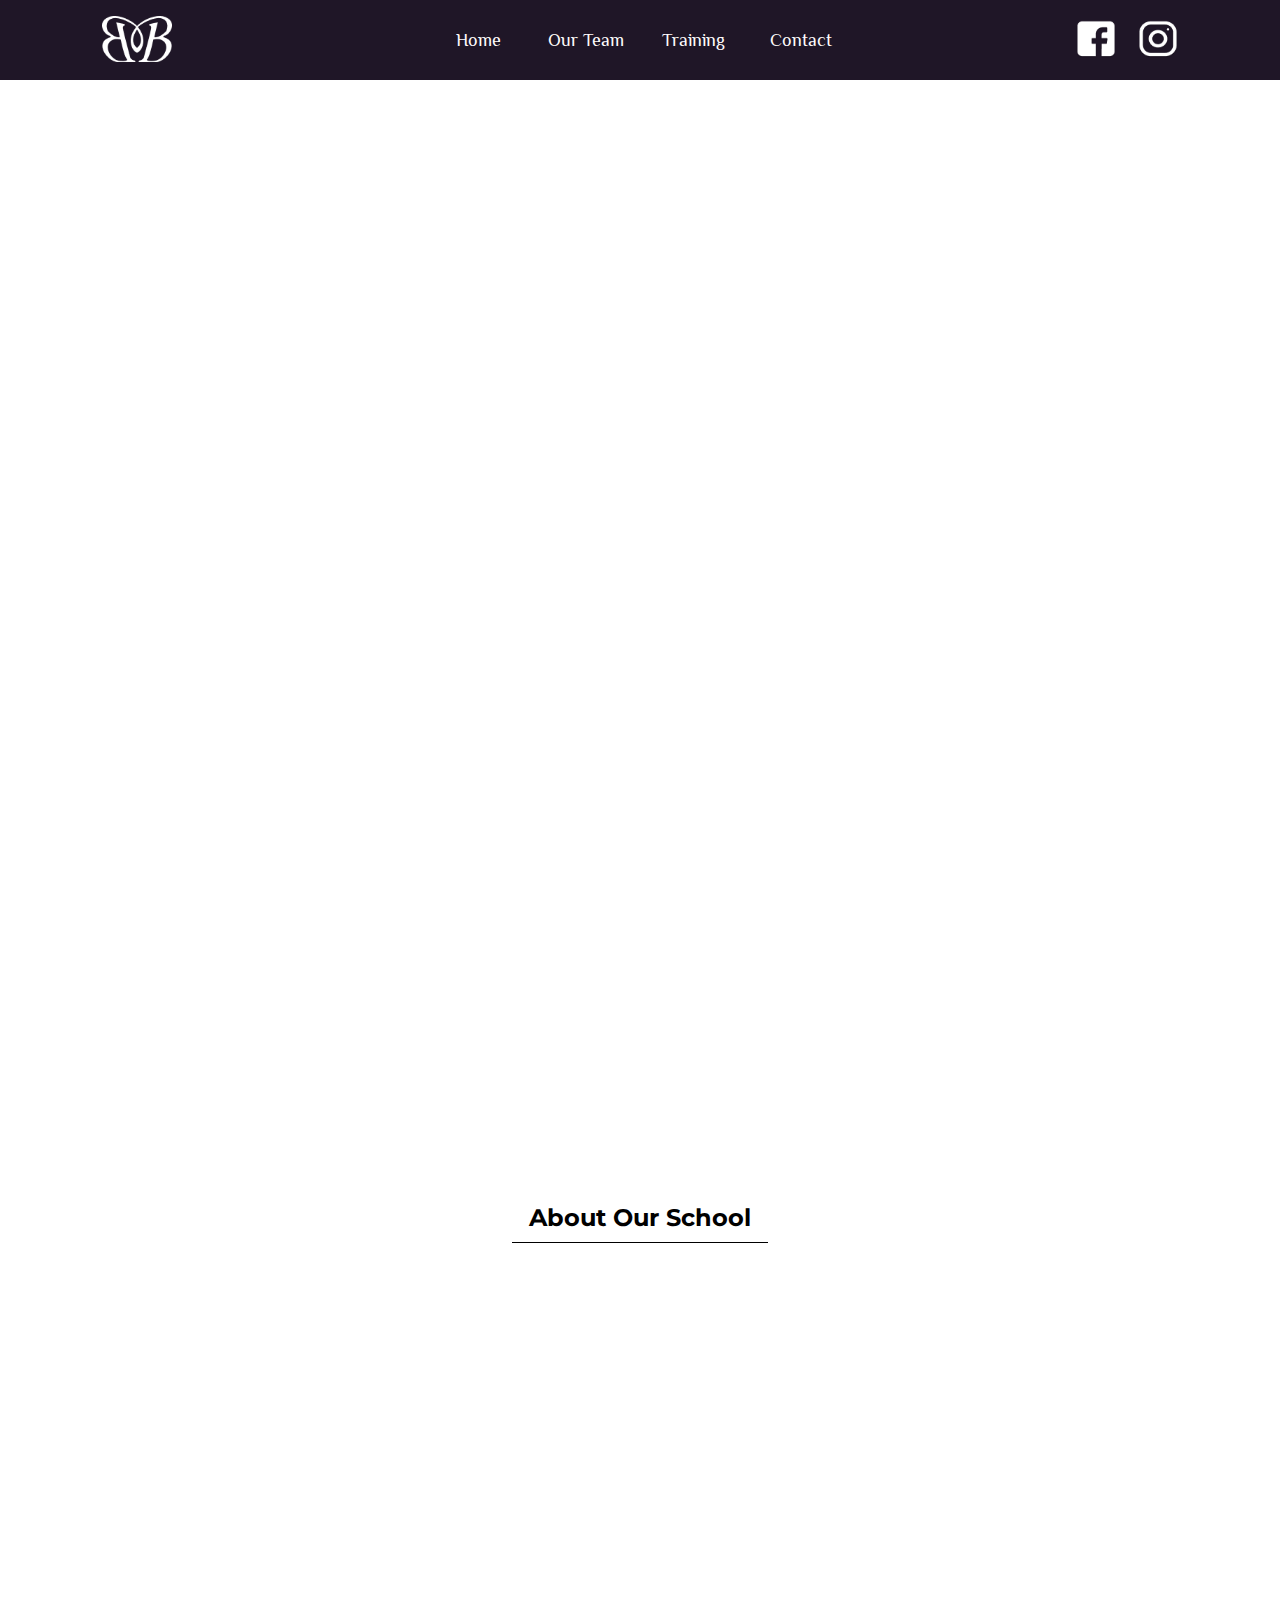
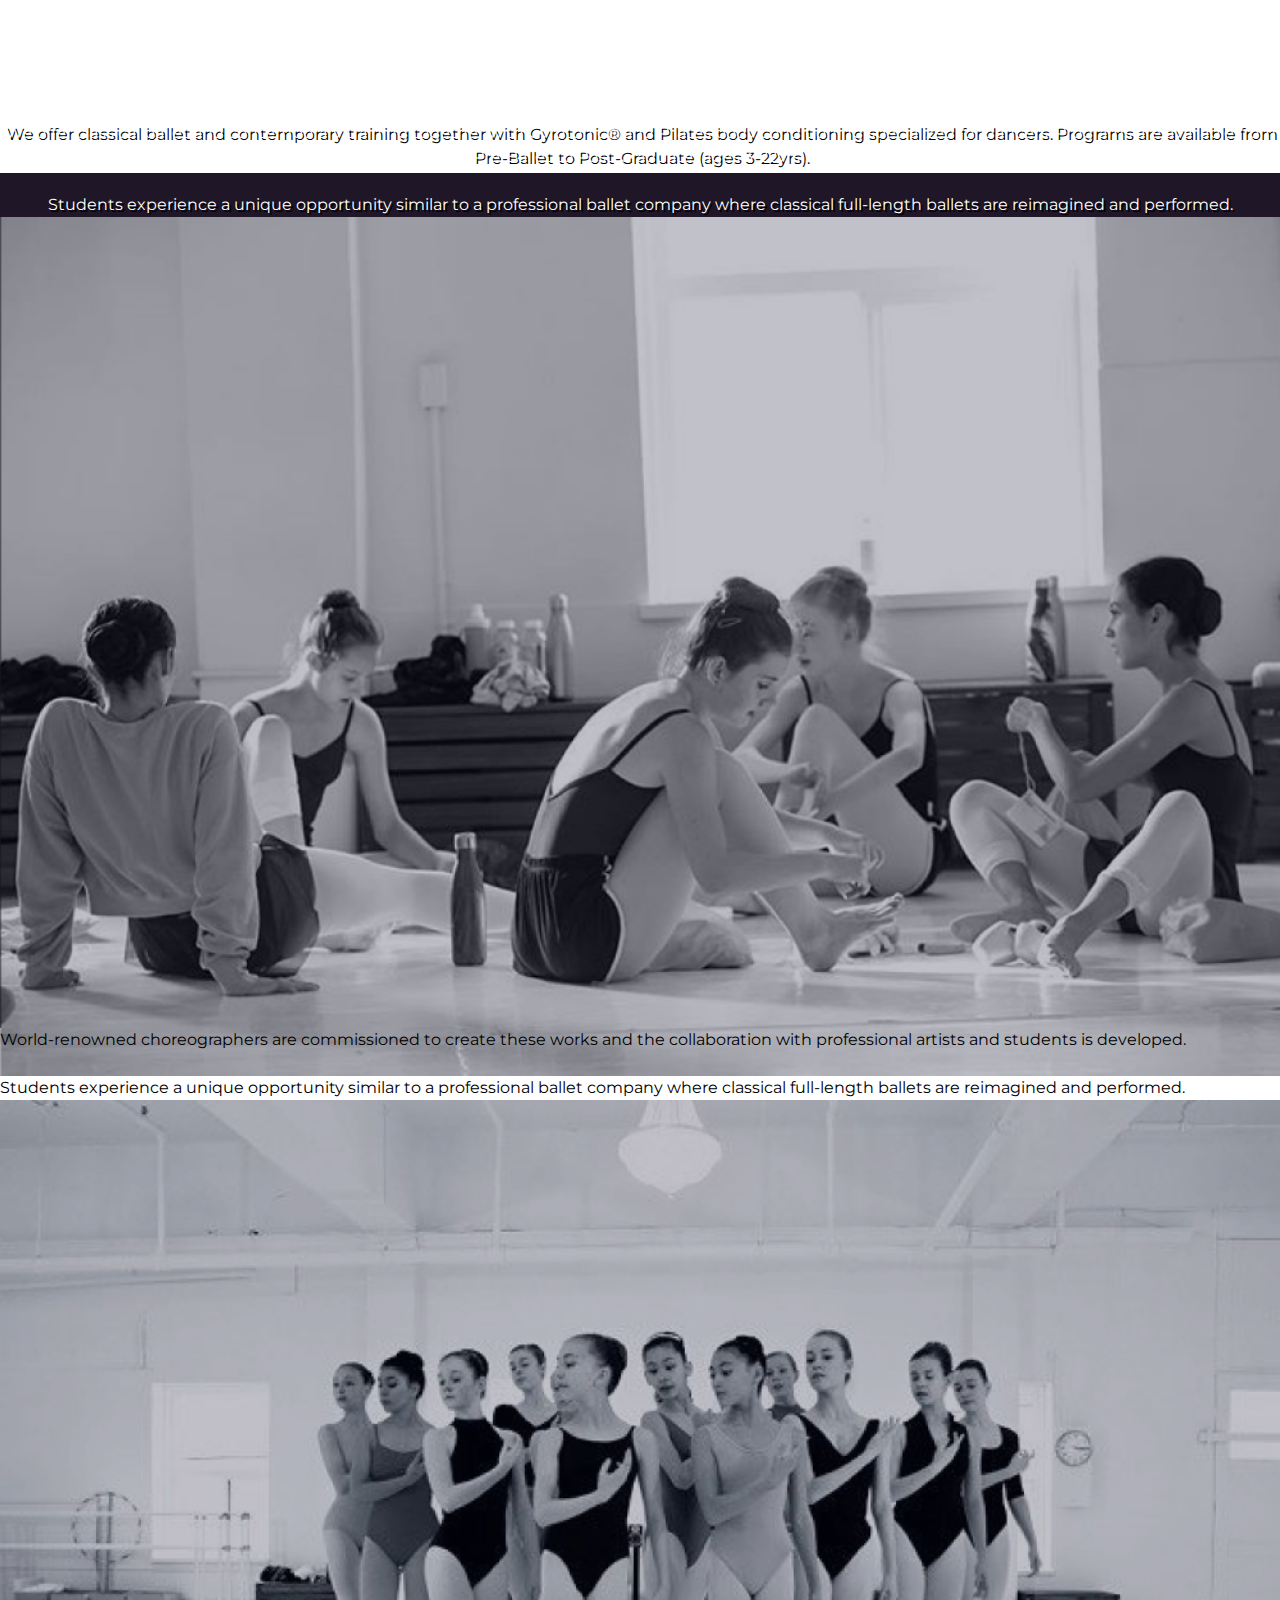
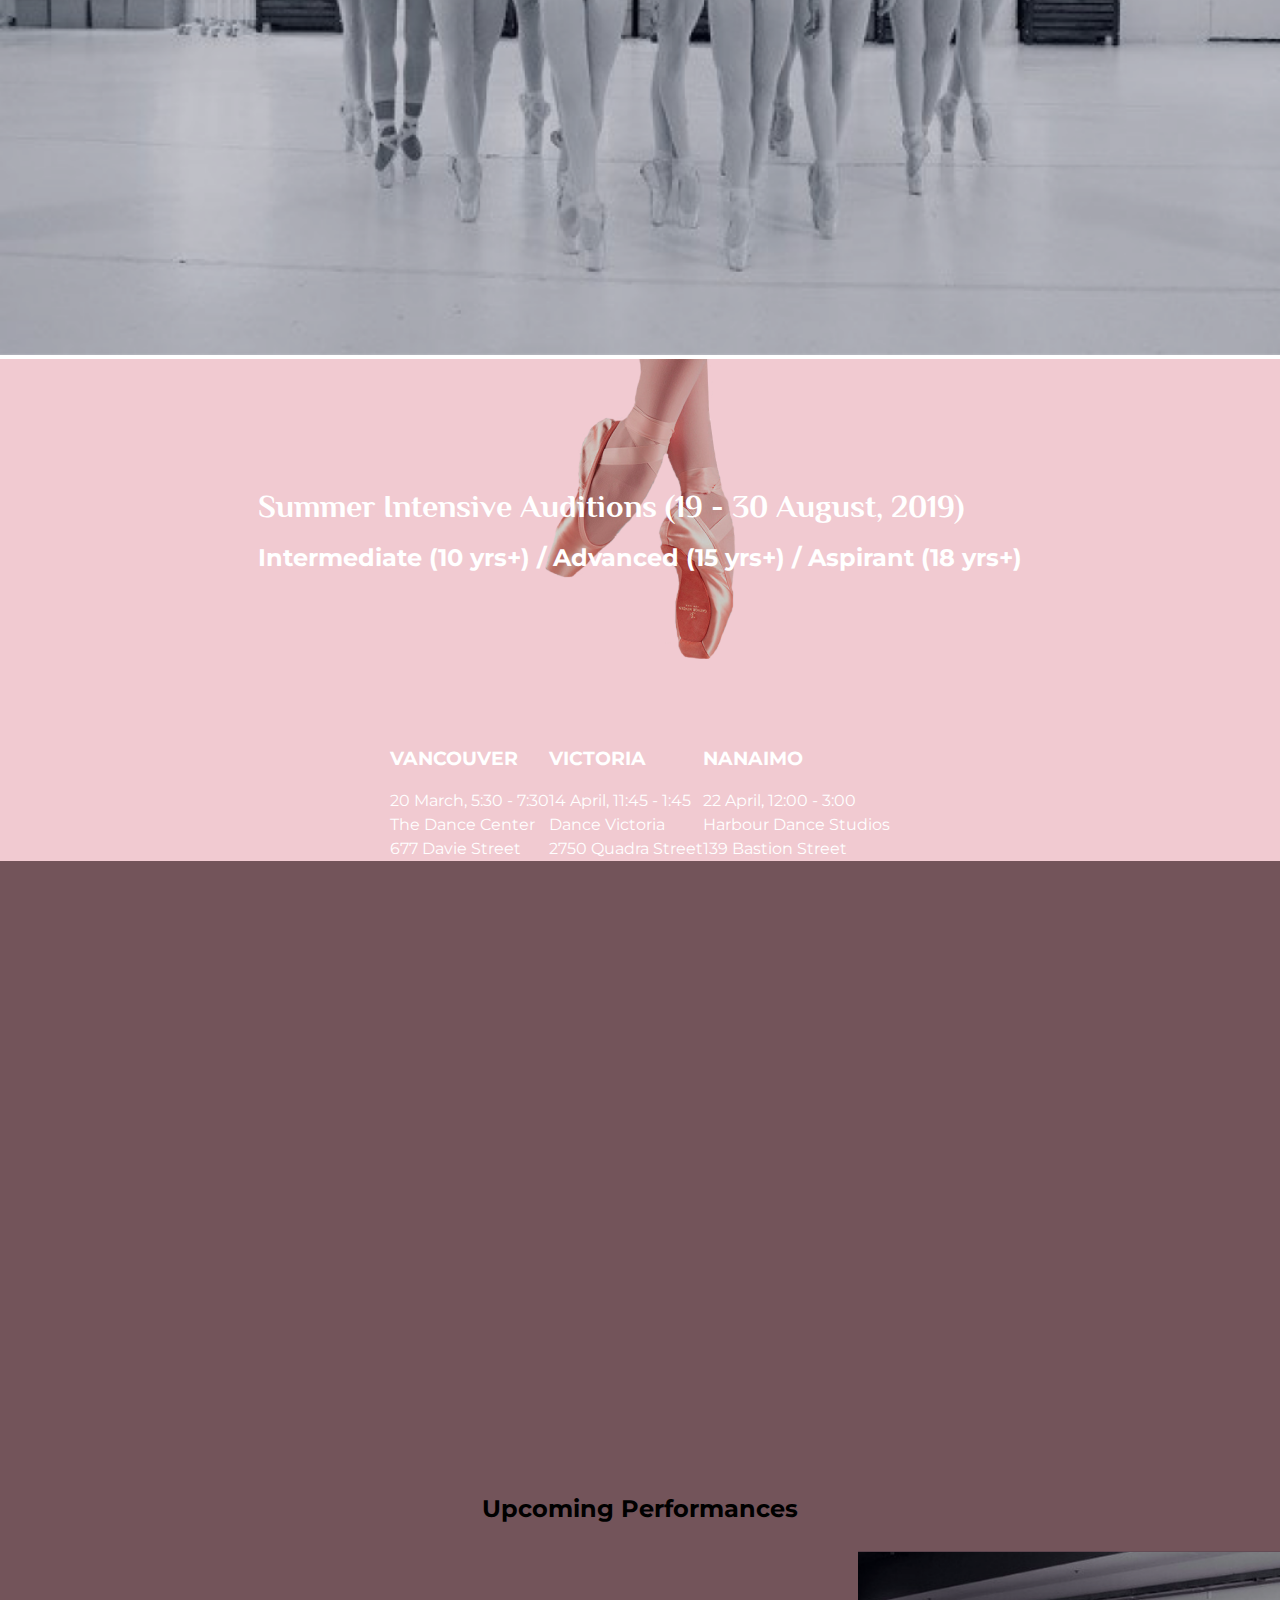
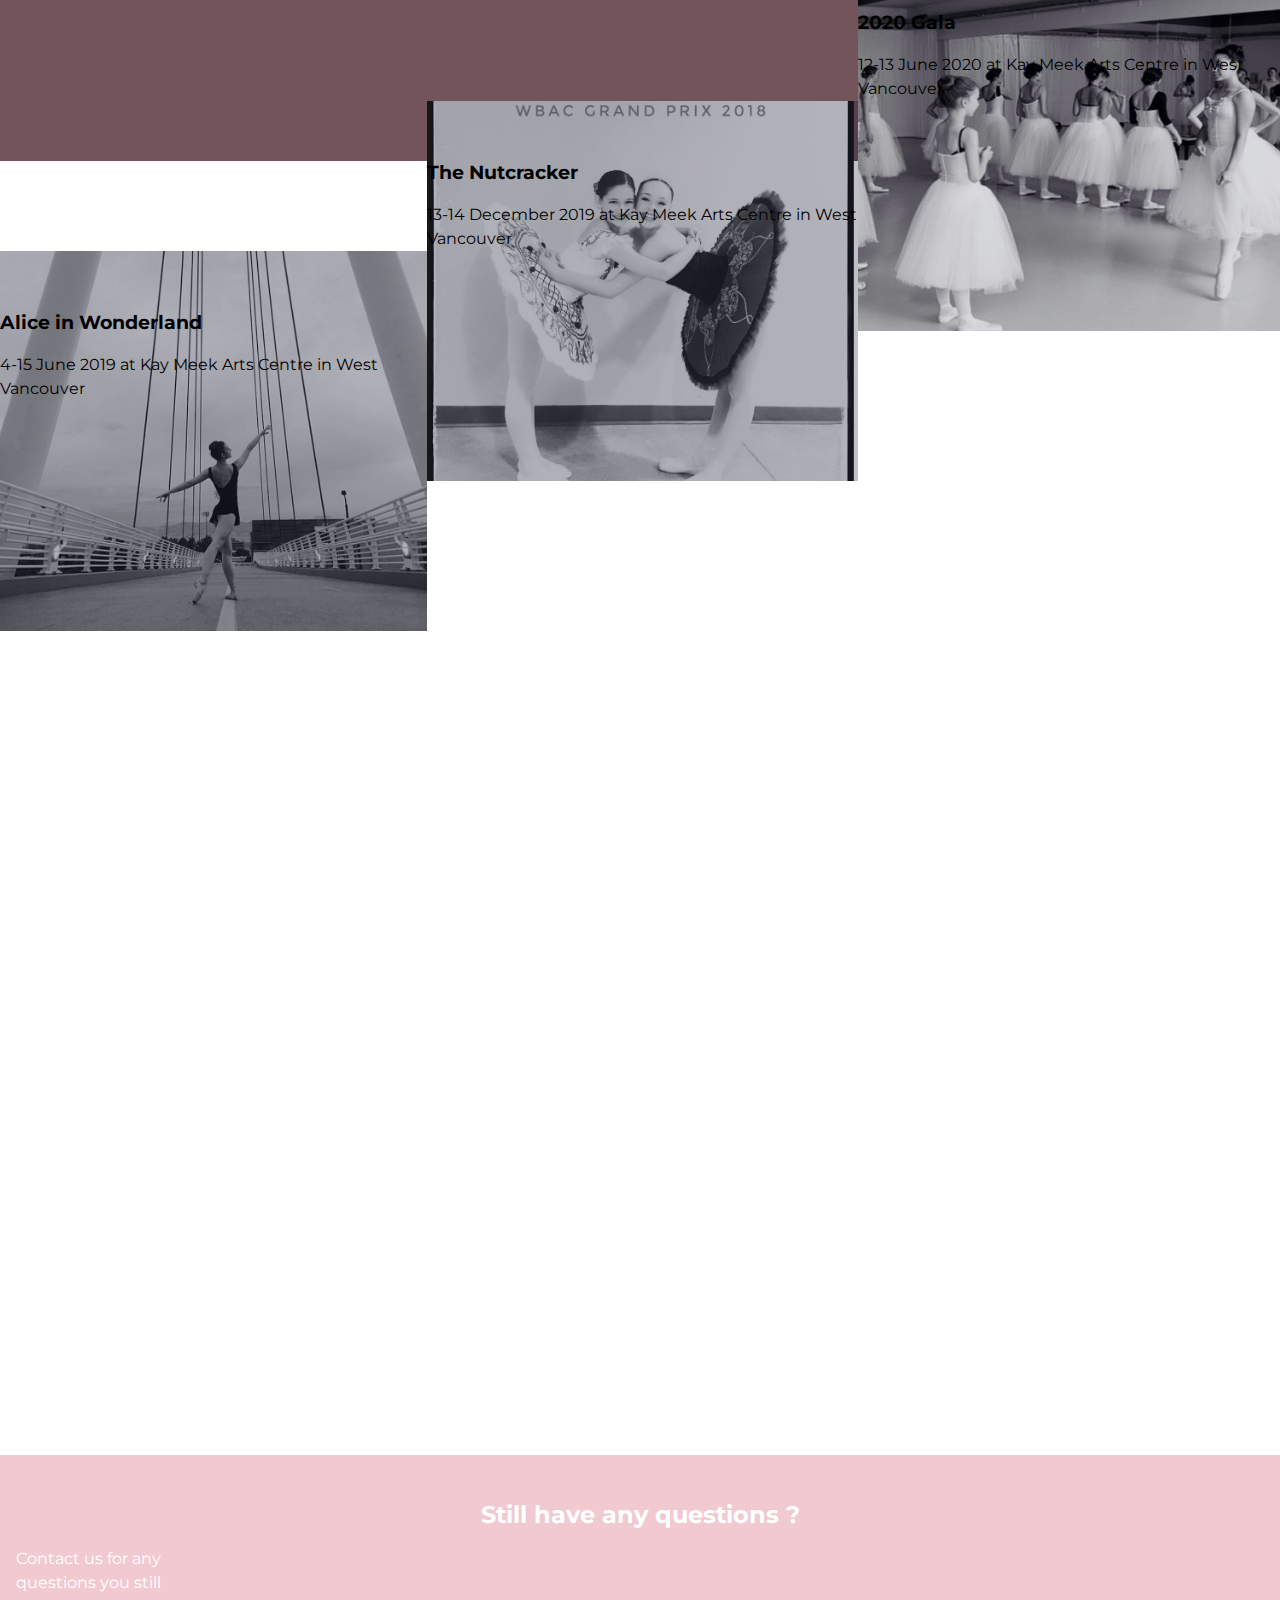
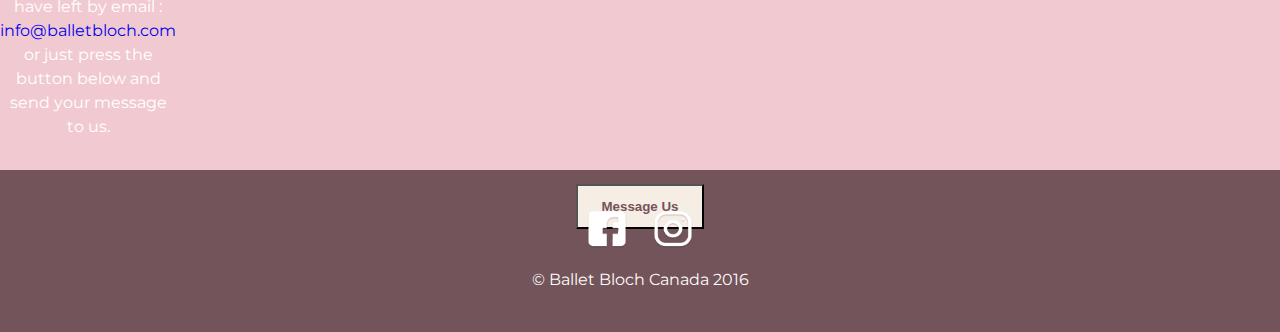
==== commit d135a455: "Modified divs and classes" ====
--- a/index.html
+++ b/index.html
@@ -47,58 +47,51 @@
 
     <!-- Here is Starting main page -->
     <main>
-      <div class="hero-section">
-        <div class="hero-cntr">
-          <div class="hero-image-wrapper">
-            <img  src="img\hero-page\hero-image.png"  alt="hero-image">
-          </div>
-          <div class="hero-text-wrapper">        
-            <h1>BALLET BLOCH CANADA</h1>
-            <br>
-            <h3>Classical Ballet and Contemporary Training School</h3>
-          </div>
+      <!-- TOP -->
+      <div class="background-img">
+        <div style="height: 75vh;"></div>
+        <div class="hero-text-wrapper">        
+          <h1>BALLET BLOCH CANADA</h1>
+          <br>
+          <h3>Classical Ballet and Contemporary Training School</h3>
         </div>
       </div>
   
-      <div class="section">
-        <div class="cntr">
-          <div class="h2-wrapper">
-            <h2>About Our School</h2>
-          </div>
-          <div class="p-wrapper-right">
+      <!-- ABOUT US -->
+      <div class="background-img">
+        <div style="height: 50vh;"></div>
+        <h2 class="h2-wrapper">About Our School</h2>
+        <div style="height: 50vh;"></div>
+        <div class="hero-section">
+          <div class="wrapper1 background-img">
             <p>
               We offer classical ballet and contemporary training together with Gyrotonic® and Pilates body conditioning specialized for dancers.  Programs are available from Pre-Ballet to Post-Graduate (ages 3-22yrs).
               <br>
               <br>  
               Students experience a unique opportunity similar to a professional ballet company where classical full-length ballets are reimagined and performed.
             </p>
-          </div>
-          <div class="image-wrapper-left">
-            <img  src="img\hero-page\hero-2.png"  alt="hero-image">
-          </div>
-        </div>
-      </div>
-  
-      <div class="section">
-        <div class="cntr">
-          <div class="p-wrapper-left">
-            <p>World-renowned choreographers are commissioned to create these works and the collaboration with professional artists and students is developed.
-              <br>
-              <br>  
-              Students experience a unique opportunity similar to a professional ballet company where classical full-length ballets are reimagined and performed.
-            </p>
-          </div>
-          <div class="image-wrapper-right">
-            <img  src="img\hero-page\hero-3.png"  alt="hero-image">
-          </div>
-        </div>
-      </div>
-      
+            <img src="img\hero-page\hero-2.png" alt="hero-image">
+        </div>
+      </div>
+      <div class="wrapper2 background-img">
+        <p>
+          World-renowned choreographers are commissioned to create these works and the collaboration with professional artists and students is developed.
+          <br>
+          <br>  
+          Students experience a unique opportunity similar to a professional ballet company where classical full-length ballets are reimagined and performed.
+        </p>    
+        <img src="img\hero-page\hero-3.png" alt="hero-image">
+      </div>
+    </div>
+     
+    <div style="clear:both;"></div>
+    <div class="background-img"></div>
+
       <!-- AUDITION SECTION -->
       <div class="audition-section">
         <div class="audition-cntr">
           <div class="image-wrapper">
-            <img  src="img\hero-page\audition-image.png"  alt="audition-image" >
+            <img src="img\hero-page\audition-image.png" alt="audition-image">
           </div>
           <div class="audition-titles">
             <h1>Summer Intensive Auditions (19 - 30 August, 2019)</h1>
@@ -106,7 +99,7 @@
             <h2>Intermediate (10 yrs+) / Advanced (15 yrs+) / Aspirant (18 yrs+)</h2>
           </div>
           <div class="descriptions-wrapper">
-            <div class="audition-descripton">
+            <div class="audition-description">
               <h3>VANCOUVER</h3>
               <br>
               <p>
@@ -115,7 +108,7 @@
                 677 Davie Street<br>
               </p>
             </div>
-            <div class="audition-descripton">
+            <div class="audition-description">
               <h3>VICTORIA</h3>
               <br>
               <p>
@@ -124,7 +117,7 @@
                 2750 Quadra Street<br>
               </p>
             </div>
-            <div class="audition-descripton">
+            <div class="audition-description">
               <h3>NANAIMO</h3>
               <br>
               <p>
@@ -138,62 +131,62 @@
       </div>
   
       <!-- UPCOMING PERFORMANCE -->
-      <div class="upcoming-section">
+      <div class="background-img">
         <div class="upcoming-cntr">
-          <div class="upcoming-titles">
-            <h2>Upcoming Performances</h2>
-          </div>
-          <div class="upcoming-wrapper">
-            <div class="img-cntr"></div>
-            <div class="upcoming-descripton">
-              <div class="text-wrapper-top">
-                <h3>Alice in Wonderland</h3>
-                <br>
-                <p>
-                  4-15 June 2019 at Kay Meek Arts Centre in West Vancouver
-                </p>
-              </div>
-              <img src="img\hero-page\upcoming-img-2.png" alt="audition-image">  
-            </div>
-            <div class="upcoming-descripton">
-              <div class="text-wrapper">
-                <h3>The Nutcracker</h3>
-                <br>
-                <p>
-                  13-14 December 2019 at Kay Meek Arts Centre in West Vancouver
-                </p>
-              </div>
-              <div class="image-wrapper-middle">
-                <img  src="img\hero-page\upcoming-img-1.png"  alt="audition-image" >
-              </div>
-            </div> 
-            <div class="upcoming-descripton">
-              <div class="text-wrapper-bottom">
-                <h3>2020 Gala</h3>
-                <br>
-                <p>
-                  12-13 June 2020 at Kay Meek Arts Centre in West Vancouver
-                </p>
-              </div>
-              <div class="image-wrapper-bottom">
-                <img  src="img\hero-page\upcoming-img.png"  alt="audition-image" >
-              </div>  
-            </div>
-          </div>  
-        </div>
-      </div>
+          <div style="height: 80vh;"></div>
+          <h2>Upcoming Performances</h2>
+          <div style="height: 30vh;"></div>
+        </div>  
+        <div class="upcoming-wrapper background-img">
+          <div class="upcoming-description">
+            <div class="text-wrapper-top">
+              <h3>Alice in Wonderland</h3>
+              <br>
+              <p>
+                4-15 June 2019 at Kay Meek Arts Centre in West Vancouver
+              </p>
+            </div>
+            <img src="img\hero-page\upcoming-img-2.png" alt="audition-image" class="image-wrapper-top">  
+          </div>
+          <div class="upcoming-description">
+            <div class="text-wrapper">
+              <h3>The Nutcracker</h3>
+              <br>
+              <p>
+                13-14 December 2019 at Kay Meek Arts Centre in West Vancouver
+              </p>
+            </div>
+            <img src="img\hero-page\upcoming-img-1.png" alt="audition-image" class="image-wrapper-middle">
+          </div> 
+          <div class="upcoming-description">
+            <div class="text-wrapper-bottom">
+              <h3>2020 Gala</h3>
+              <br>
+              <p>
+                12-13 June 2020 at Kay Meek Arts Centre in West Vancouver
+              </p>
+            </div>
+            <img src="img\hero-page\upcoming-img.png" alt="audition-image" class="image-wrapper-bottom">
+          </div>
+        </div>  
+      </div>
+      
+      <div style="clear:both;"></div>
+      <div style="height: 80vh;"></div>
+      <div class="background-img"></div>
+
+      <!-- CONTACT US -->
       <div class="cta-section">  
         <div class="cta-titles">
           <h2>Still have any questions ?</h2>
         </div>
-        <div class="cta-wrapper">
-          <div class="cta-descripton">
+          <div class="cta-description">
             <p>
-              Contact us for any questions you still have left by email :<br> info@balletbloch.com or just press the button <br> and send your email to us.
+              Contact us for any questions you still have left by email : <a href="mailto:info@balletbloch.com" id="email">info@balletbloch.com</a> <br>
+              or just press the button below and send your message to us.
             </p>
           </div>
           <button class="cta-button">Message Us</button>
-        </div>
       </div>
     </main>
 
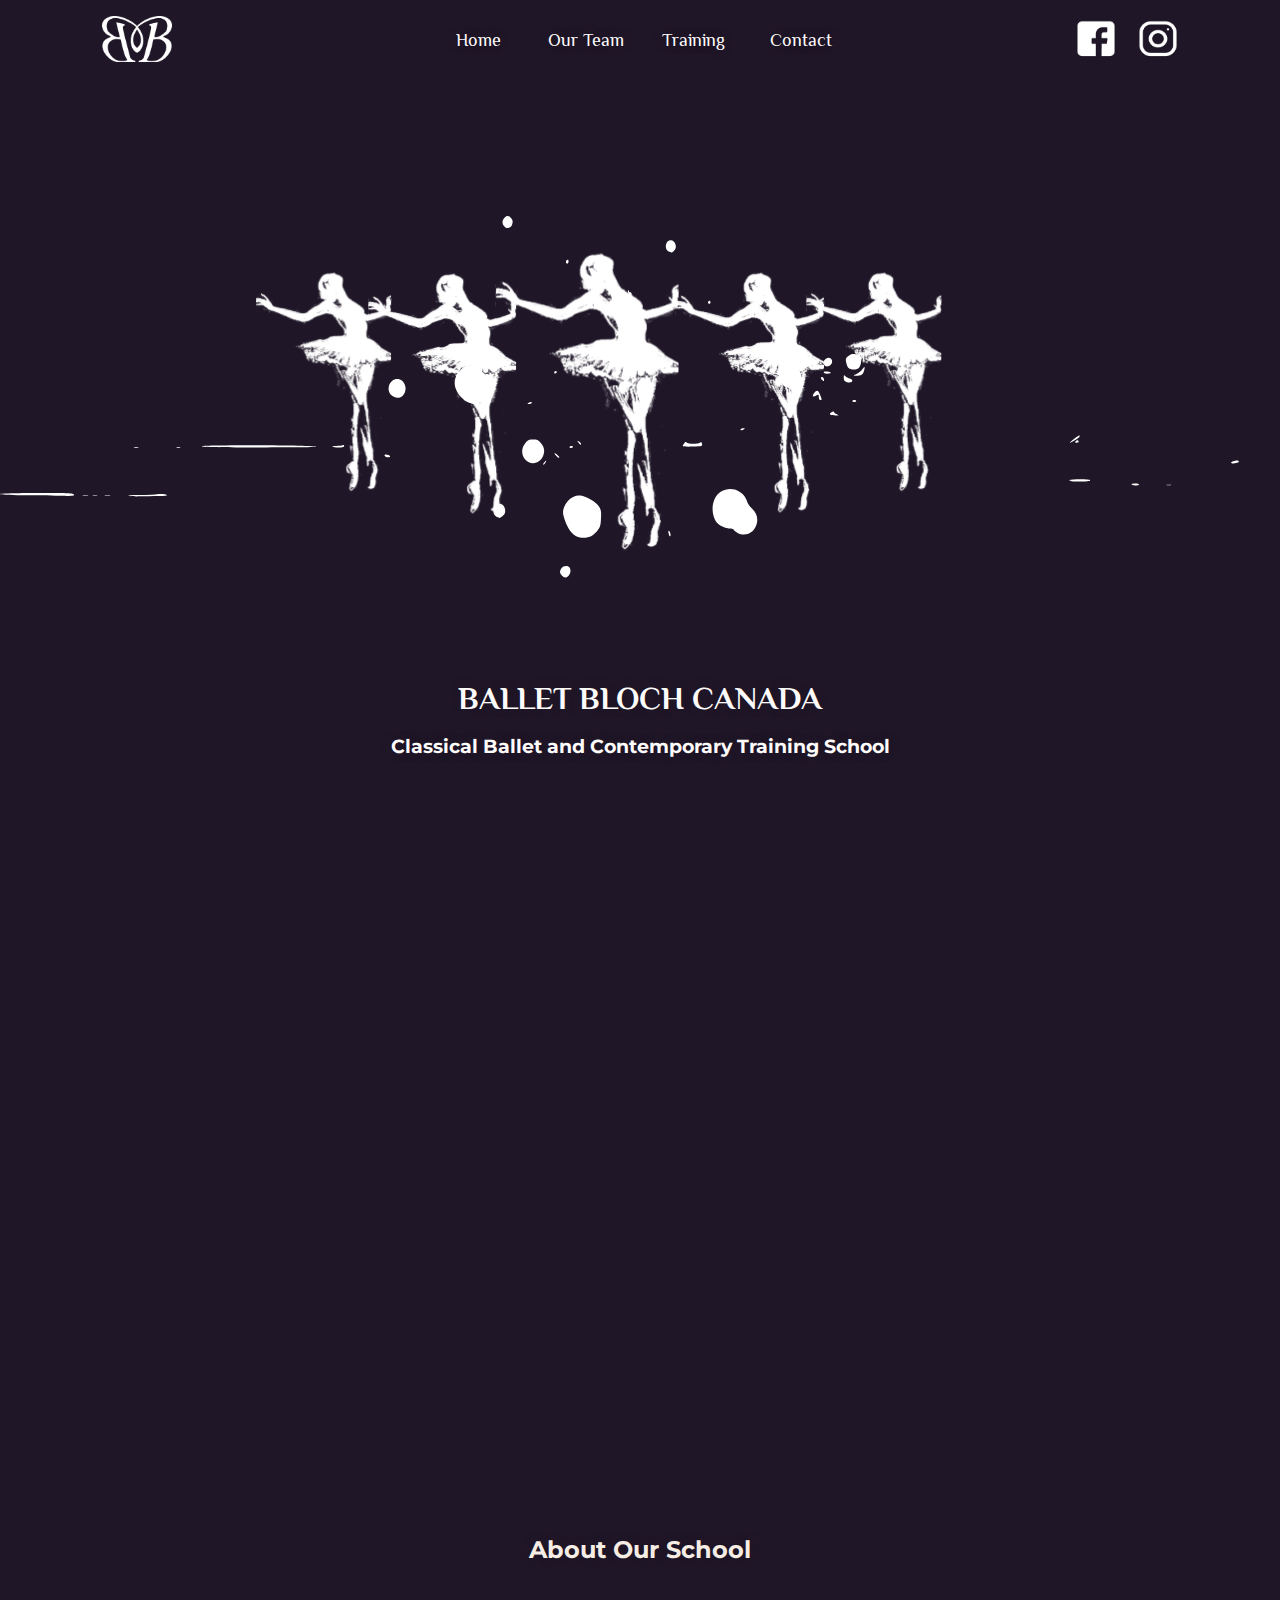
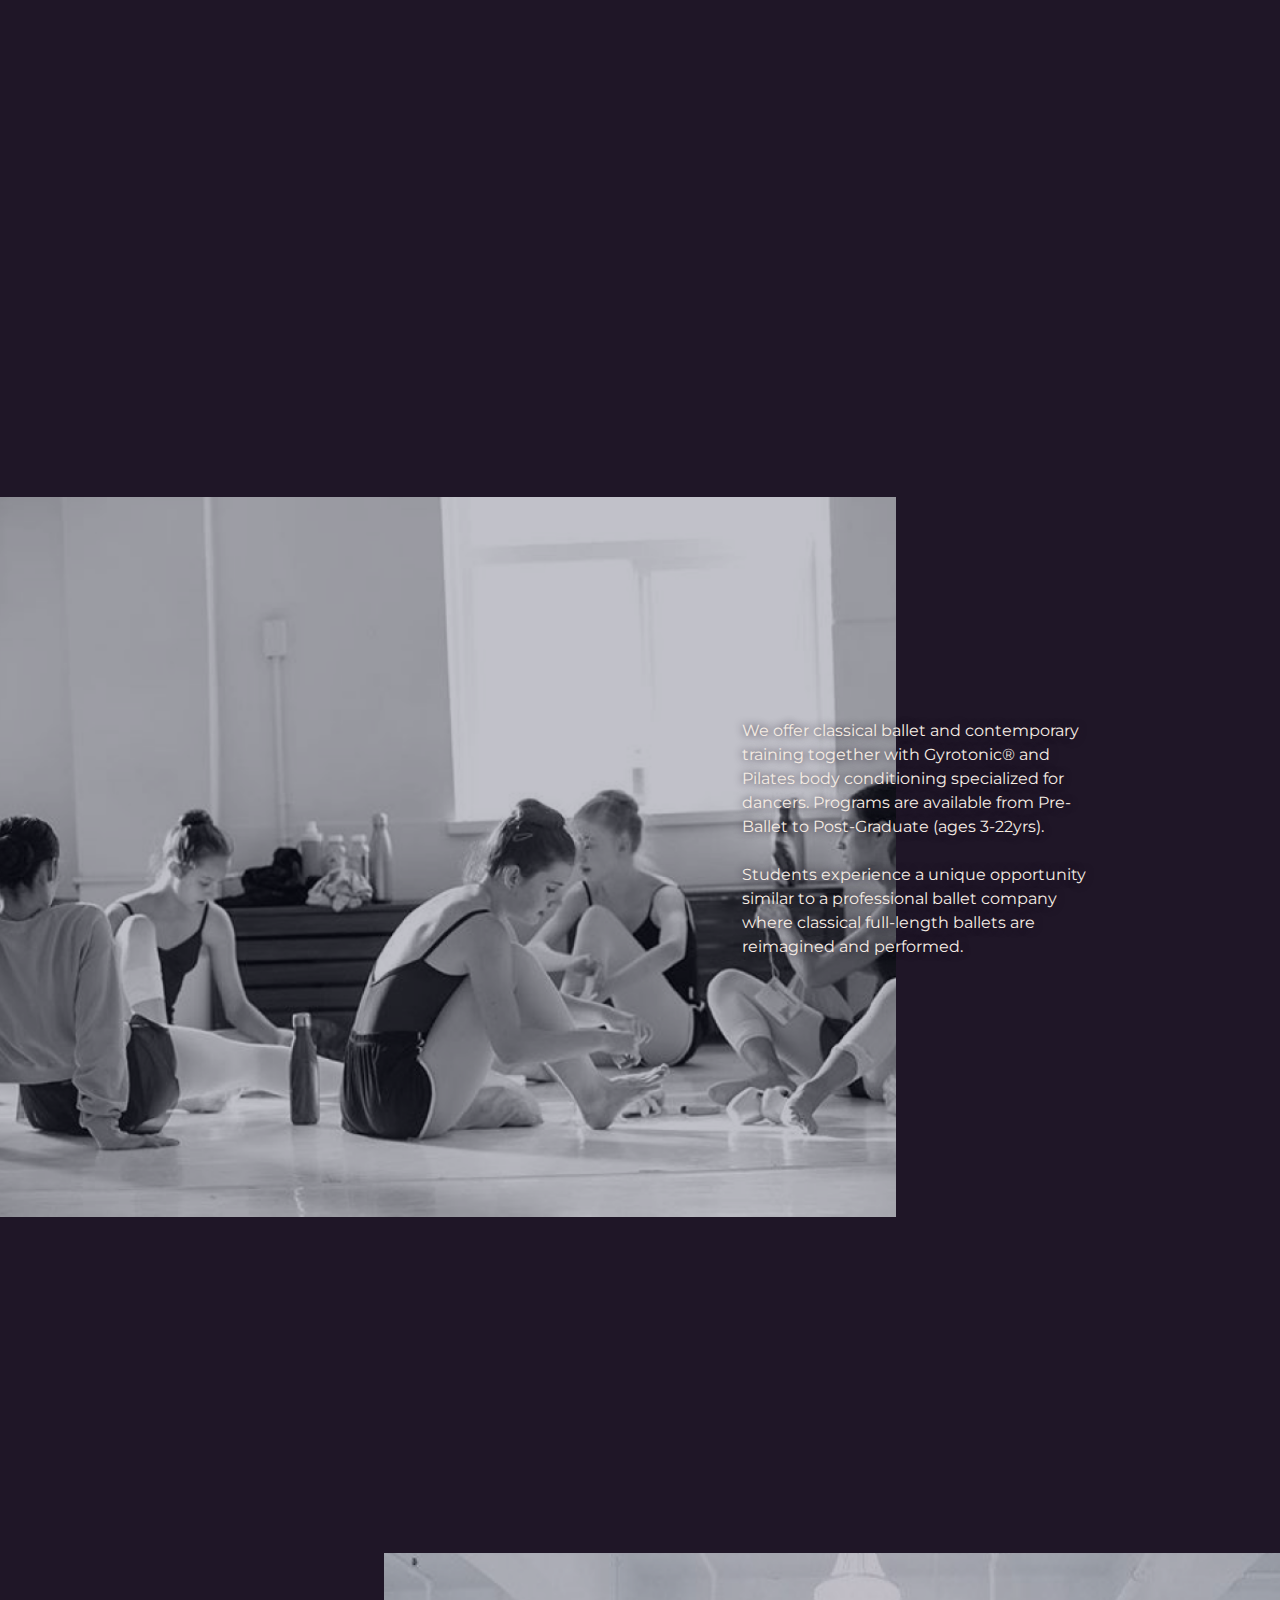
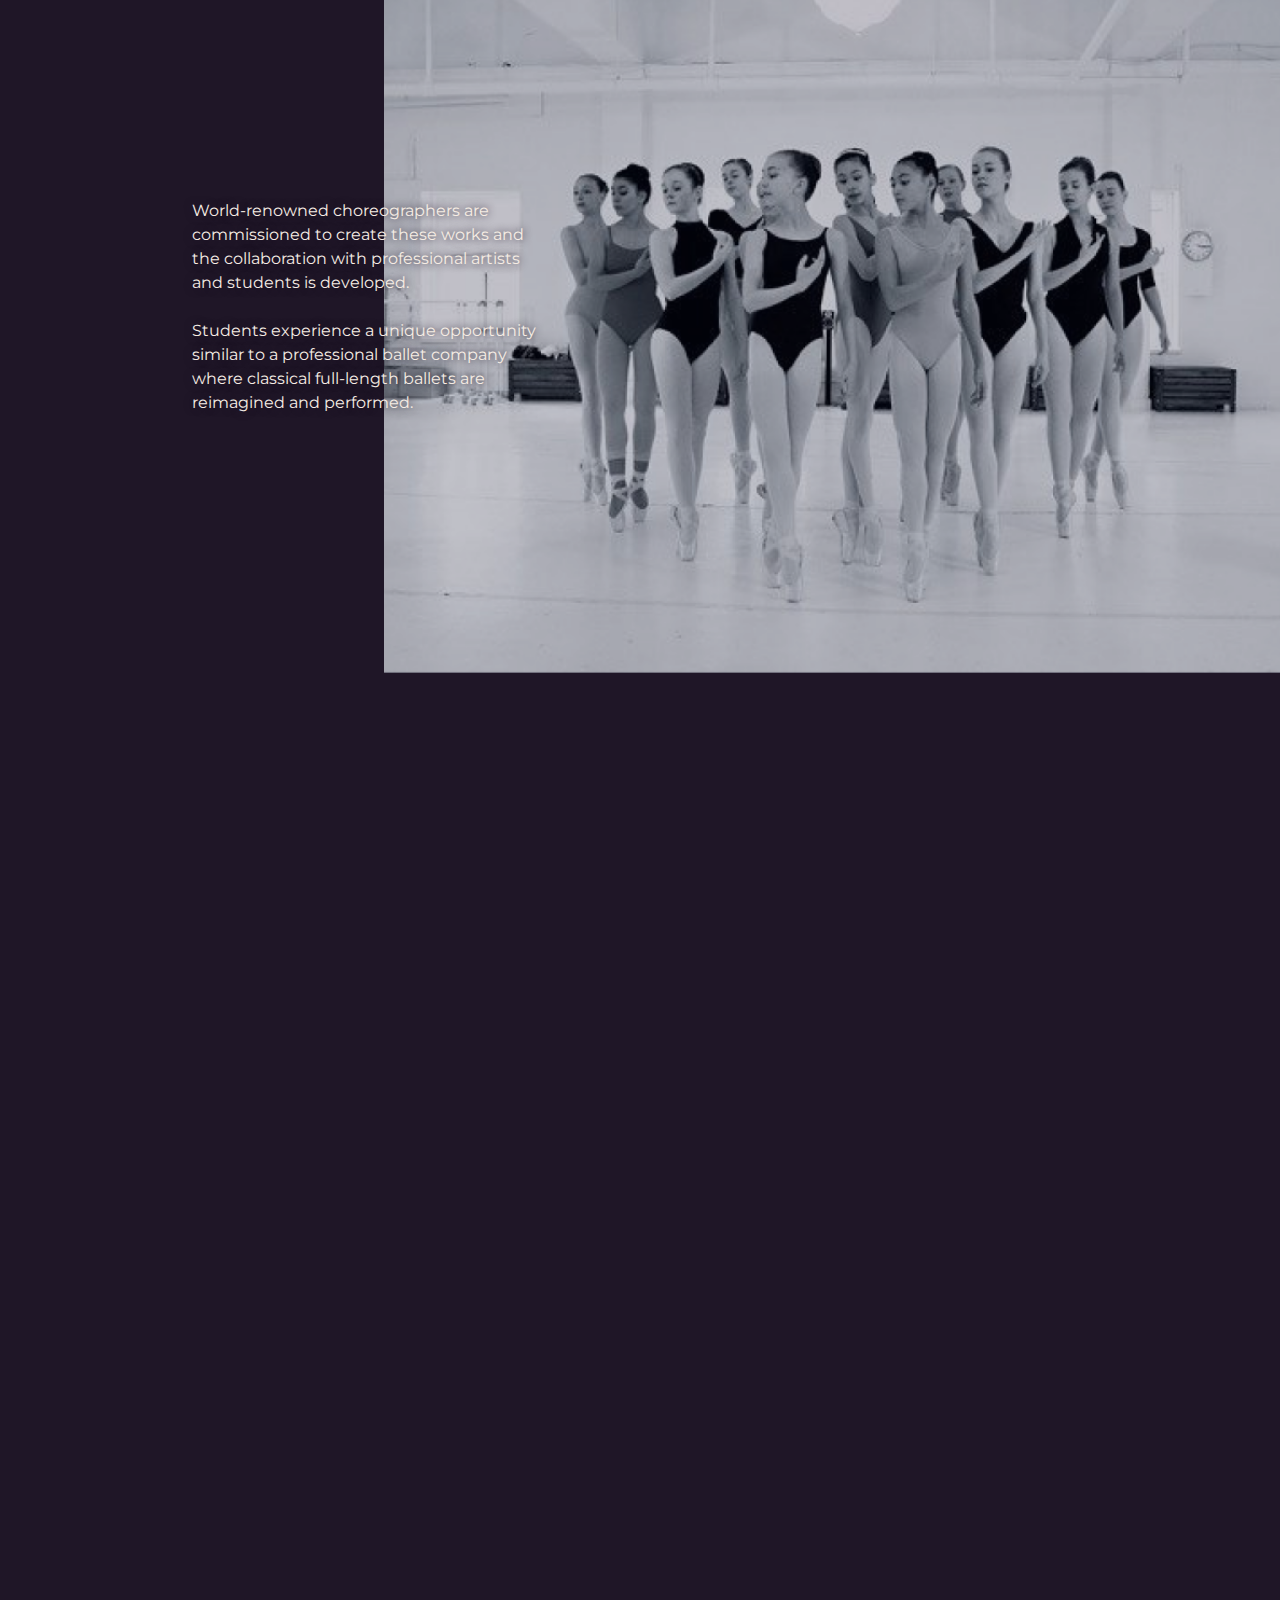
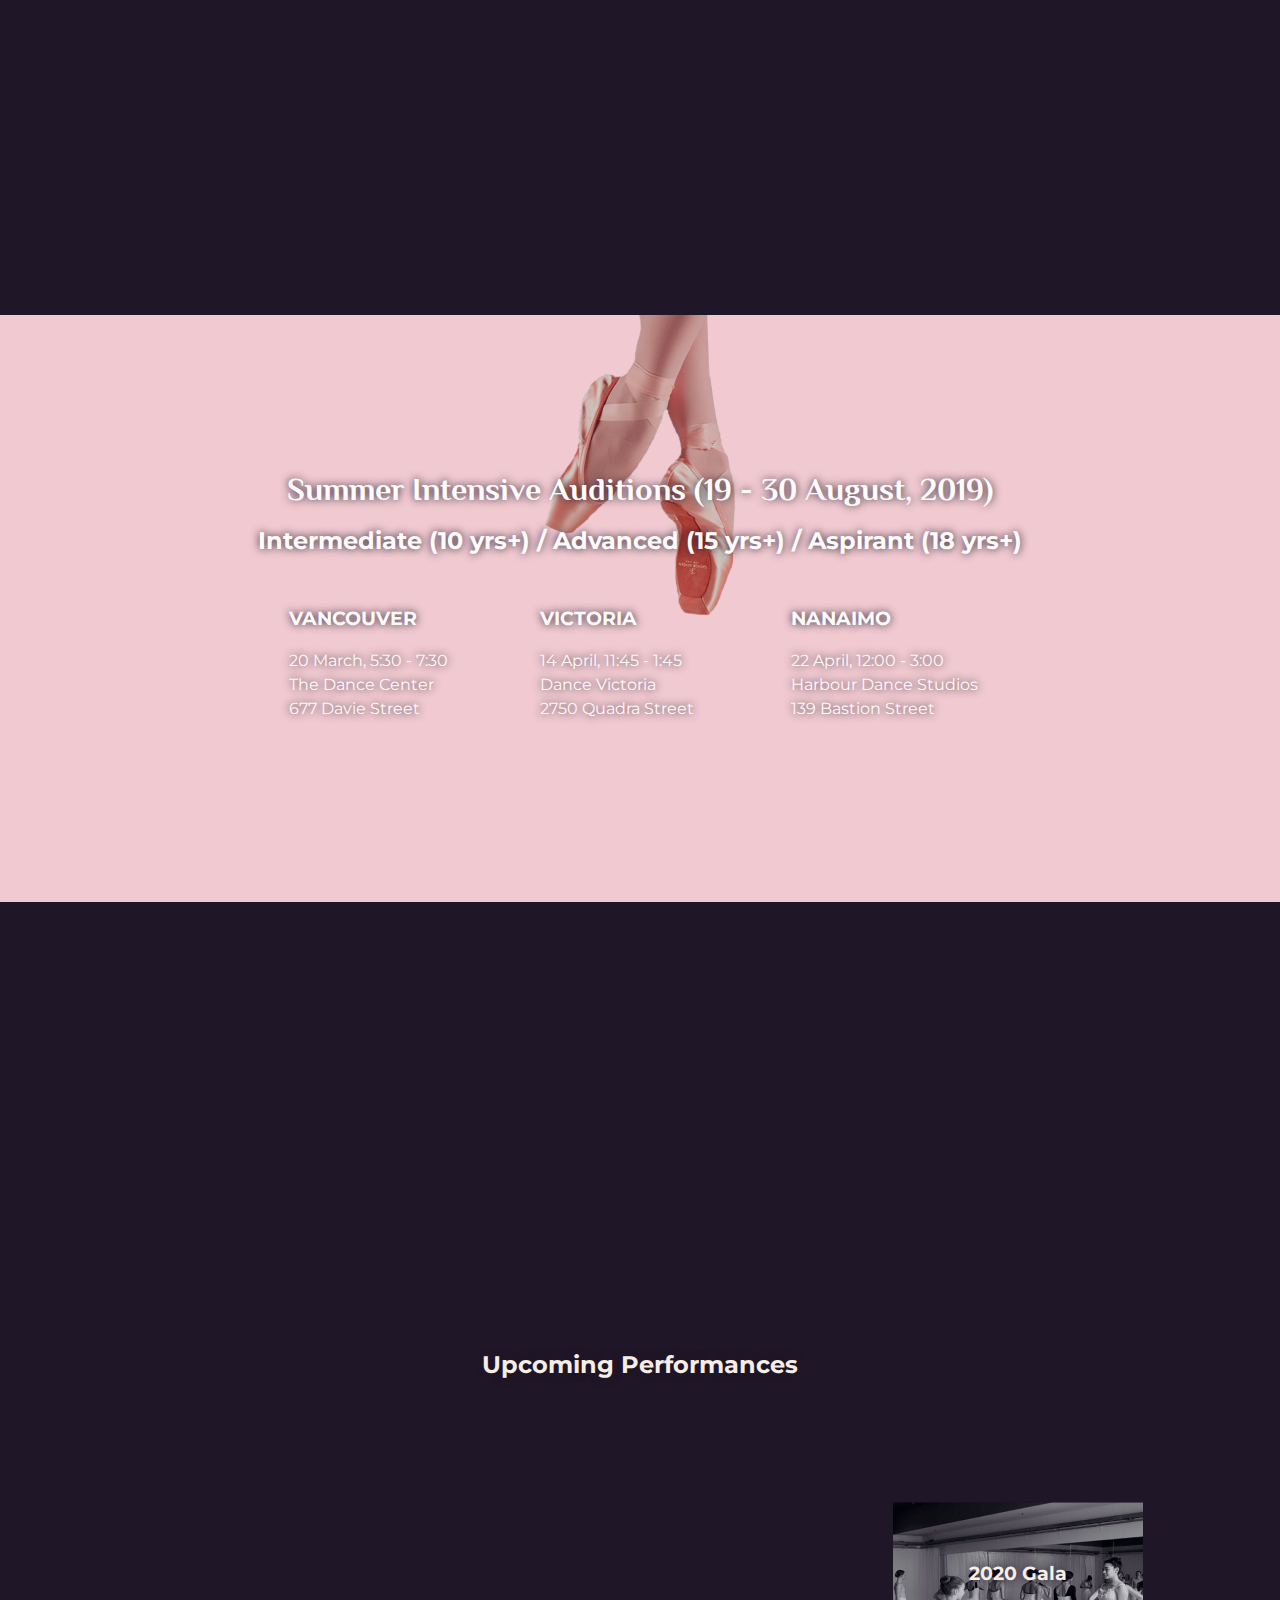
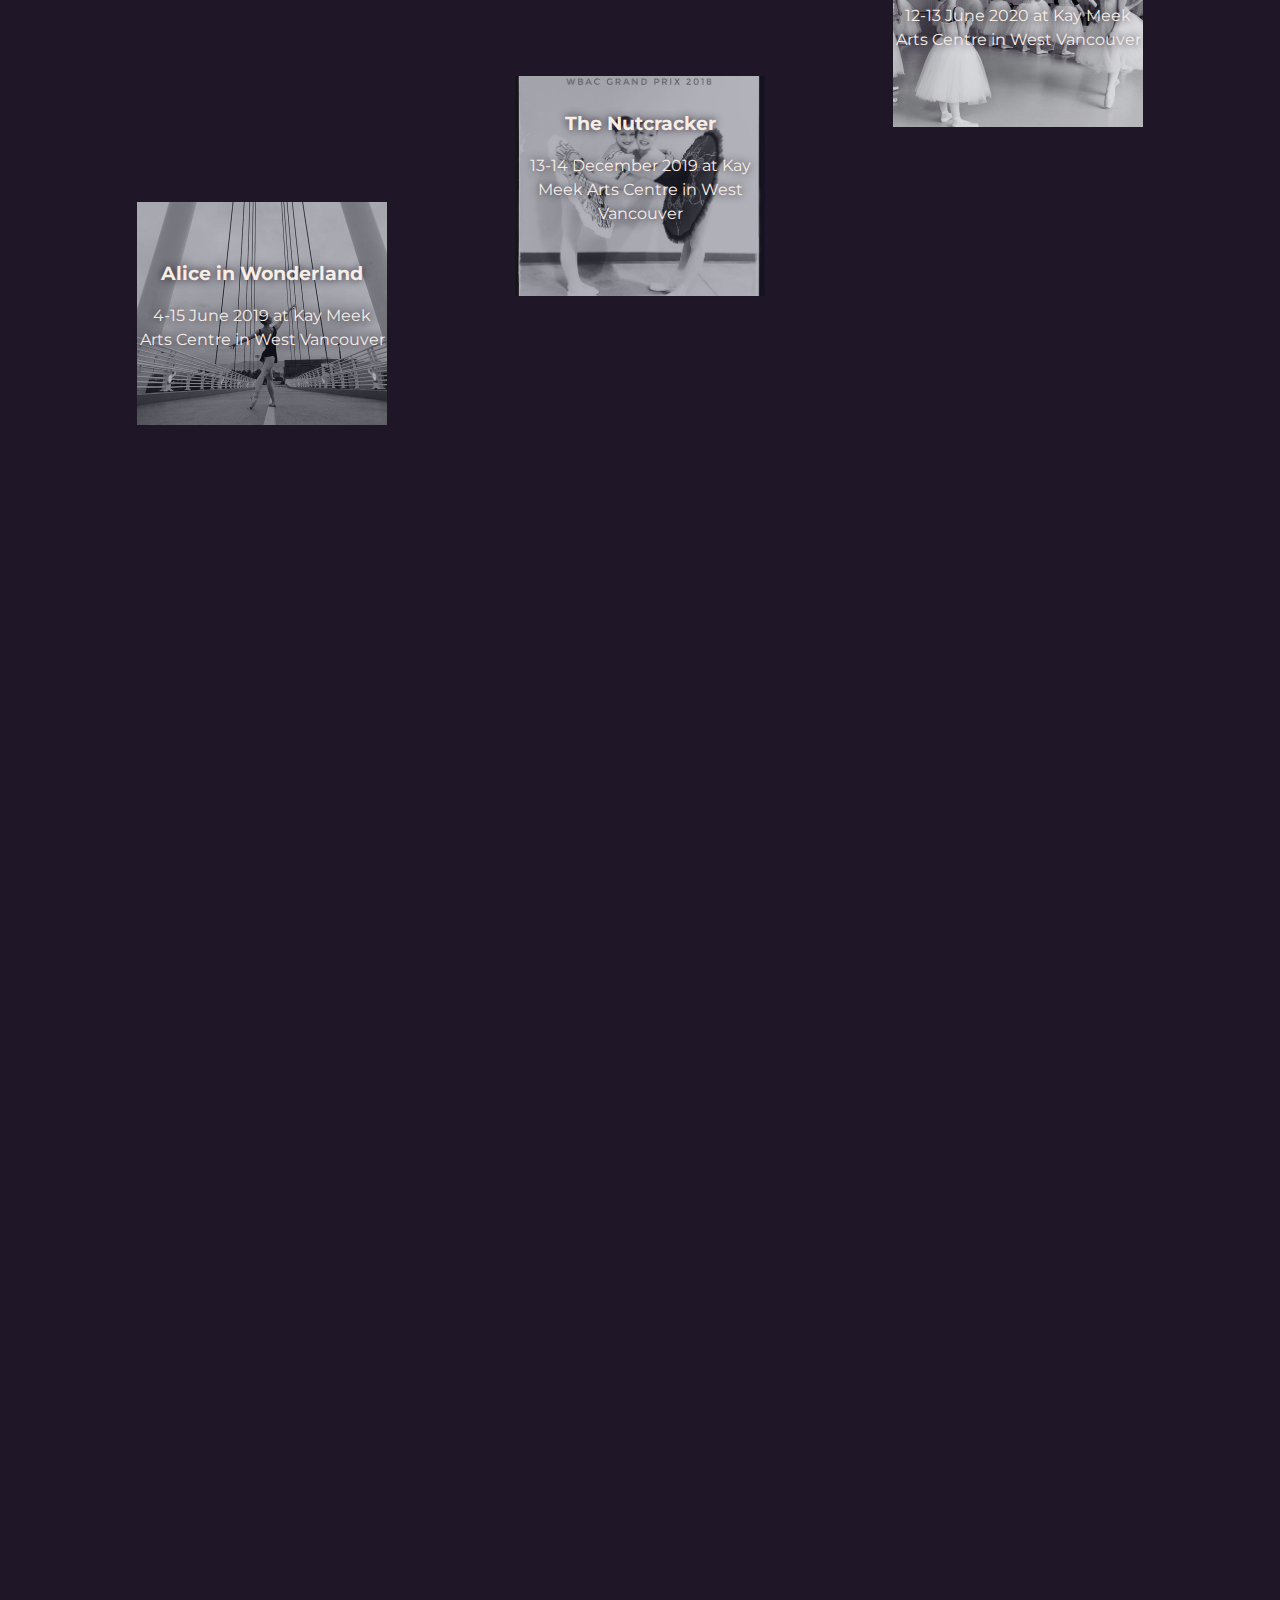
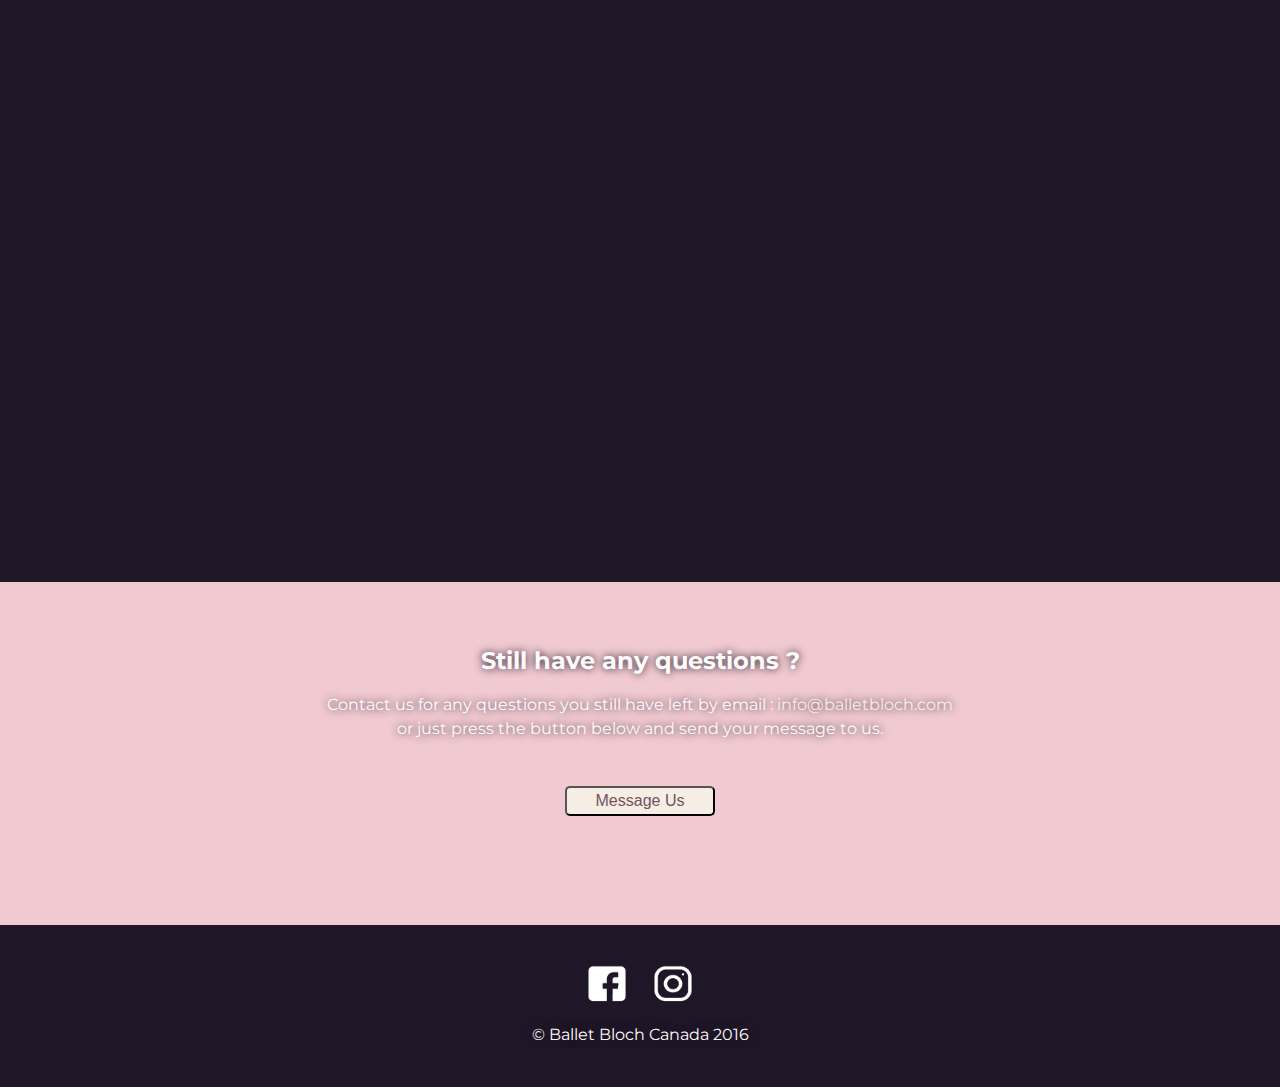
==== commit 1f290388: "Modified top page (parallax view)" ====
--- a/index.html
+++ b/index.html
@@ -149,7 +149,7 @@
             <img src="img\hero-page\upcoming-img-2.png" alt="audition-image" class="image-wrapper-top">  
           </div>
           <div class="upcoming-description">
-            <div class="text-wrapper">
+            <div class="text-wrapper-middle">
               <h3>The Nutcracker</h3>
               <br>
               <p>
@@ -177,16 +177,12 @@
 
       <!-- CONTACT US -->
       <div class="cta-section">  
-        <div class="cta-titles">
-          <h2>Still have any questions ?</h2>
-        </div>
-          <div class="cta-description">
-            <p>
-              Contact us for any questions you still have left by email : <a href="mailto:info@balletbloch.com" id="email">info@balletbloch.com</a> <br>
-              or just press the button below and send your message to us.
-            </p>
-          </div>
-          <button class="cta-button">Message Us</button>
+        <h2 class="cta-titles">Still have any questions ?</h2>
+        <p>
+          Contact us for any questions you still have left by email : <a href="mailto:info@balletbloch.com" id="email">info@balletbloch.com</a> <br>
+          or just press the button below and send your message to us.
+        </p>
+        <button class="cta-button">Message Us</button>
       </div>
     </main>
 
--- a/css/style.css
+++ b/css/style.css
@@ -260,8 +260,8 @@
 
   /*footer area */
   footer {
-    padding-top: 30px;
-    padding-bottom: 30px; 
+    padding-top: 20px;
+    padding-bottom: 20px; 
   }
 
   .f-social-area img {
@@ -270,11 +270,6 @@
 }
 
 @media screen and (max-width:480px) {
-  footer {
-    padding-top: 20px;
-    padding-bottom: 20px; 
-  }
-
   .f-social-area img {
     margin-bottom: 15px;
     width: 35px;
--- a/css/top.css
+++ b/css/top.css
@@ -1,100 +1,101 @@
 /* Main Page Style */
+body {
+  color: #f6ede4;
+  text-shadow: 0 0 .5em #1F1627;
+}
+
 img {
   width: 100%;
   height: auto;
 }
 
-@media only screen and (min-width: 768px) {
+footer {
+  background: #1F1627;
+}
+
+/* @media only screen and (min-width: 768px) {
   .hero-section {
     margin-top: 80px; 
     width: 50vh;
   }
-}
-
-.hero-section {
-  height: 95vh;
-  width: 100vw;
-  color: #ffffff;
-  text-shadow: 2px 2px #000000;
-  text-align: center;
-  display: flex;
-  align-items: center;
-  justify-content: center; 
+} */
+
+/* background image*/
+.background-img {
+  position: relative;
+  z-index: 1;
+  height: 120vh;
+  background: url('../img/hero-page/hero-image.svg') no-repeat center center fixed;
   background-color: #1F1627;
-}
-
+  background-position: center center;
+  background-size: contain;
+}
+
+
+/* title parts */
 .hero-text-wrapper {
-  color: #fff;
-  display: flex;
-  flex-direction: column;
-  margin: auto;
-}
-
-.section {
-  height: 1100px;
-  width: 100%;
-  background-color: #73545A;
-  padding-top: 60px;
-  color: #ffffff;
-}
-
-.cntr {
-  height: 700px;
-}
-.hero-cntr {
-  height: 80%;
-}
-
+  display: flex;
+  flex-direction: column;
+  justify-content: center;
+  margin: 0 auto;
+  text-align: center;
+  z-index: 2;
+  color: #fefbfb;
+  padding: 5px 0 5px 0;
+  background-color: rgb(31, 22, 39, 0.5);
+}
+
+
+/* about us */
 .h2-wrapper {
   margin: auto;
-  text-align: center;
-  border-bottom-style: solid;
-  width: 20%;
-  padding-bottom: 10px;
-  border-width: 1px;
-}
-
-.responsive {
-  width: 100vw;
-  height: auto;
-}
-
-.p-wrapper-right {
+  margin-top: 0;
+  text-align: center;
+  z-index: 2;
+  padding: 5px 0 5px 0;
+  background-color: rgb(31, 22, 39, 0.5);
+}
+
+.wrapper1 p {
   position: relative;
   float: right;
-  margin-right:15%;
+  margin-right: 15%;
   width: 27%;
-  top: 350px;
-  z-index: 1;
-}
-
-.image-wrapper-left {
-  position: relative;
+  top: 300px;
+  z-index: 2;
+}
+
+.wrapper1 img {
+  position: relative;
+  left: 0;
   bottom: 15%;
   max-width: 70vw;
-  height: auto;
-}
-
-.p-wrapper-left {
+  height: 80vh;
+  object-fit: cover;
+}
+
+.wrapper2 p {
   position: relative;
   margin-left: 15%;
   width: 27%;
-  top: 350px;
-  z-index: 1;
-}
-
-.image-wrapper-right {
+  top: 300px;
+  z-index: 2;
+}
+
+.wrapper2 img {
   position: relative;
   right: 0px;
   bottom: 15%;
   width: 70vw;
-  height: auto;
+  height: 80vh;
+  object-fit: cover;
   float: right;
-  
-}
-
+}
+
+
+/* audition */
 .audition-section {
-  color: #fff;
+  color: #fefbfb;
 }
 
 .audition-cntr {
@@ -110,115 +111,135 @@
   bottom: 175px;
   display: flex;
   flex-direction: column;
+  justify-content: center;
+  text-align: center;
+  margin: 3vh 2vw 0 2vw;
 }
 
 .descriptions-wrapper {
   display: flex;
-}
-
-.audition-descripton {
-  position: relative;
-  bottom: 125px;
+  flex-wrap: wrap;
+  justify-content: center;
+}
+
+.audition-description {
+  position: relative;
+  bottom: 150px;
+  margin: 3vh 2vw 5vh 2vw;
+  width: 200px;
+  height: 100px;
+}
+
+
+/* upcoming */
+.upcoming-cntr {
+  height: 90vh;
+  display: flex;
+  flex-direction: column;
+  align-items: center;
+}
+
+.upcoming-cntr h2 {
+  position: relative;
+  margin-top: 100px;
+  margin-bottom: 200px;
+  text-align: center;
+  width: 100%;
+  padding: 5px 0 5px 0;
+  background-color: rgb(31, 22, 39, 0.5);
+}
+
+.upcoming-wrapper {
+  margin-bottom: 100px;
+  display: flex;
+  justify-content: center;
+}
+
+.upcoming-description{
+  text-align: center;
+  position: relative;
   margin-left: 5vw;
   margin-right: 5vw;
-  width: 30%;
-}
-
-.upcoming-cntr {
-  background-color:#73545A;
-  height: 100vh;
-  display: flex;
-  flex-direction: column;
-  align-items: center;
-}
-
-.upcoming-titles {
-  position: relative;
-  margin-top: 100px;
-  margin-bottom: 200px;
-  text-align: center;
-}
-
-.upcoming-section {
-  height: 100vh;
-  color: #fff;
-}
-
-.upcoming-wrapper {
-  margin-bottom: 100px;
-  display: flex;
-}
-
-.upcoming-descripton{
-  text-align: center;
-  position: relative;
-  margin-left: 5vw;
-  margin-right: 5vw;
-  width: 30%;
-}
-
-.img-cntr {
-  position: relative;
-  display: flex;
+  width: 250px;
 }
 
 .text-wrapper-top {
   position: relative;
-  top:150px;
-  display: flex;
-  flex-direction: column;
+  top: 150px;
+  display: flex;
+  flex-direction: column;
+  z-index: 3;
+}
+
+.text-wrapper-middle {
+  flex-direction: column;
+  display: flex;
+  position: relative;
+  z-index: 3;
 }
 
 .text-wrapper-bottom {
   position: relative;
-  bottom:150px;
-  display: flex;
-  flex-direction: column;
-  z-index: 1;
+  bottom: 150px;
+  display: flex;
+  flex-direction: column;
+  z-index: 3;
 }
 
 .image-wrapper-bottom {
   position: relative;
   bottom: 300px;
-  z-index: 0;
+  z-index: 2;
 }
 
 .image-wrapper-middle {
   position: relative;
   bottom: 150px;
-  z-index: 0;
-}
-
-.text-wrapper {
-  flex-direction: column;
-  display: flex;
-  position: relative;
-  z-index: 1;
-}
-
+  z-index: 2;
+}
+
+.image-wrapper-top {
+  position: relative;
+  bottom: 0px;
+  z-index: 2;
+}
+
+
+/* contacts */
 .cta-section {
-  padding-top:5vh;
-  color: #fff;
-  text-align: center;
-  background-color:#F1CAD1; 
-  height: 35vh;
-}
-
-.cta-description {
-  text-align: center; 
-  display: flex;
-  width: 100px;
+  color: #FEFBFB;
+  text-align: center;
+  background-color: #F1CAD1; 
+  padding: 5% 5vw 5% 5vw;
 }
 
 .cta-titles {
   margin-bottom: 2vh;
+}
+
+#email {
+  color: #F6EDE4;
+}
+
+#email:hover {
+  color: #73545A;
+  text-shadow: 0 0 .5em #F6EDE4;
 }
 
 .cta-button {
   background-color: #F6EDE4;
   color: #73545A;
-  margin-top: 5vh;
-  width: 10vw;
-  height: 5vh;
-  font-weight: 700;
-}+  width: 150px;
+  height: 30px;;
+  font-weight: Semi-Bold;
+  font-size: 16px;
+  border-radius: 5px;
+  transition-duration: 0.4s;
+  margin: 5vh 10vw 5vh 10vw;
+}
+
+.cta-button:hover {
+  background-color: #F1CAD1;
+  border-color: #73545A;
+  color: #73545A;
+}
